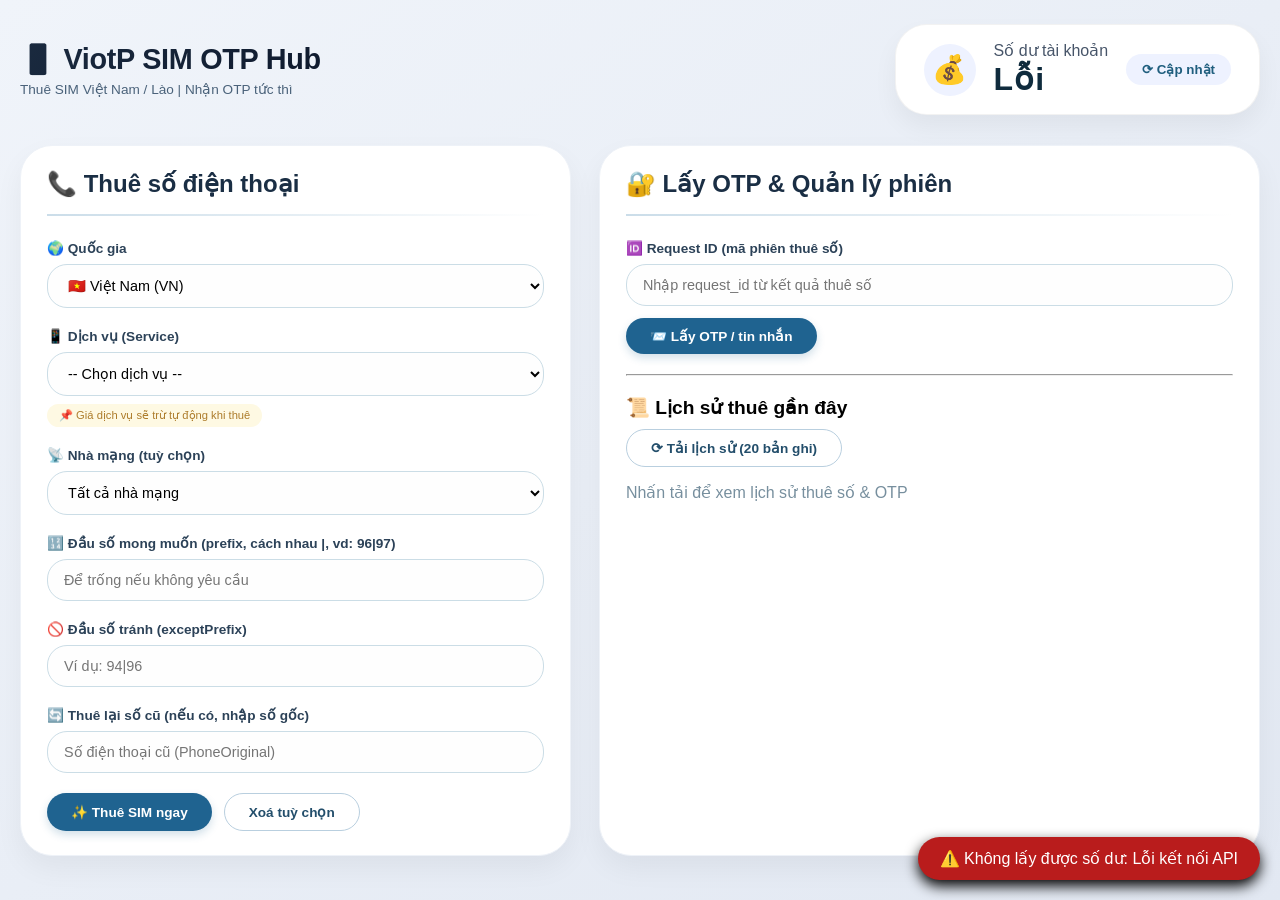
==== index.html @ cdb66632 "Create index.html" ====
<!DOCTYPE html>
<html lang="vi">
<head>
    <meta charset="UTF-8">
    <meta name="viewport" content="width=device-width, initial-scale=1.0, user-scalable=yes">
    <title>ViotP - Thuê SIM & OTP Manager</title>
    <style>
        * {
            margin: 0;
            padding: 0;
            box-sizing: border-box;
            font-family: 'Segoe UI', Roboto, 'Helvetica Neue', sans-serif;
        }

        body {
            background: linear-gradient(145deg, #f0f4fa 0%, #e2e8f2 100%);
            padding: 24px 20px;
            min-height: 100vh;
        }

        .container {
            max-width: 1400px;
            margin: 0 auto;
        }

        /* header + balance card */
        .header {
            display: flex;
            flex-wrap: wrap;
            justify-content: space-between;
            align-items: center;
            gap: 20px;
            margin-bottom: 30px;
        }

        .title h1 {
            font-size: 1.8rem;
            font-weight: 700;
            background: linear-gradient(135deg, #1A2A3F, #0f1a2e);
            -webkit-background-clip: text;
            background-clip: text;
            color: transparent;
            letter-spacing: -0.3px;
        }

        .title p {
            color: #4a627a;
            font-size: 0.85rem;
            margin-top: 5px;
        }

        .balance-card {
            background: white;
            border-radius: 32px;
            padding: 16px 28px;
            box-shadow: 0 12px 25px rgba(0, 0, 0, 0.05);
            display: flex;
            align-items: center;
            gap: 18px;
            backdrop-filter: blur(2px);
            transition: all 0.2s;
            border: 1px solid rgba(0,0,0,0.05);
        }

        .balance-icon {
            background: #eef2ff;
            border-radius: 60px;
            width: 52px;
            height: 52px;
            display: flex;
            align-items: center;
            justify-content: center;
            font-size: 28px;
        }

        .balance-info h3 {
            font-size: 1rem;
            font-weight: 500;
            color: #475569;
        }

        .balance-amount {
            font-size: 2rem;
            font-weight: 800;
            color: #0f2b3d;
            letter-spacing: 1px;
        }

        .balance-amount small {
            font-size: 0.9rem;
            font-weight: 500;
            color: #3b6e8b;
        }

        .refresh-balance {
            background: #eef2ff;
            border: none;
            padding: 8px 16px;
            border-radius: 40px;
            cursor: pointer;
            font-weight: 600;
            color: #1f5e7e;
            transition: 0.2s;
        }

        .refresh-balance:hover {
            background: #d9e2f5;
        }

        /* main grid */
        .grid-2col {
            display: grid;
            grid-template-columns: 1fr 1.2fr;
            gap: 28px;
        }

        @media (max-width: 880px) {
            .grid-2col {
                grid-template-columns: 1fr;
                gap: 28px;
            }
        }

        /* card style */
        .card {
            background: white;
            border-radius: 32px;
            box-shadow: 0 12px 28px rgba(0, 0, 0, 0.05);
            padding: 24px 26px;
            transition: all 0.2s;
            border: 1px solid #eef2f8;
        }

        .card h2 {
            font-size: 1.5rem;
            font-weight: 600;
            color: #1a2e44;
            margin-bottom: 12px;
            display: flex;
            align-items: center;
            gap: 10px;
        }

        .card h2 i {
            font-size: 1.6rem;
        }

        .divider {
            height: 2px;
            background: linear-gradient(90deg, #cbdde9, transparent);
            margin: 16px 0 24px 0;
        }

        /* form */
        .form-group {
            margin-bottom: 20px;
        }

        label {
            font-weight: 600;
            color: #2c4258;
            display: block;
            margin-bottom: 8px;
            font-size: 0.85rem;
        }

        select, input {
            width: 100%;
            padding: 12px 16px;
            border-radius: 20px;
            border: 1px solid #cbdde6;
            background: #fefefe;
            font-size: 0.9rem;
            transition: 0.2s;
            outline: none;
        }

        select:focus, input:focus {
            border-color: #3f8db3;
            box-shadow: 0 0 0 3px rgba(63,141,179,0.1);
        }

        .button-group {
            display: flex;
            gap: 12px;
            flex-wrap: wrap;
            margin-top: 12px;
        }

        .btn {
            padding: 10px 24px;
            border-radius: 40px;
            font-weight: 700;
            border: none;
            cursor: pointer;
            background: #f1f5f9;
            color: #234e6b;
            transition: 0.2s;
            font-size: 0.85rem;
        }

        .btn-primary {
            background: #1f6390;
            color: white;
            box-shadow: 0 4px 8px rgba(31,99,144,0.2);
        }

        .btn-primary:hover {
            background: #0b4f74;
            transform: translateY(-1px);
        }

        .btn-outline {
            border: 1px solid #b9cfdf;
            background: white;
        }

        .btn-outline:hover {
            background: #eef4fc;
        }

        .warning-tag {
            background: #fef9e3;
            font-size: 0.7rem;
            border-radius: 30px;
            padding: 5px 12px;
            color: #ad7c2b;
            display: inline-block;
            margin-top: 8px;
        }

        .info-box {
            background: #f8fafd;
            border-radius: 24px;
            padding: 18px;
            margin-top: 20px;
            border-left: 4px solid #2f8eb3;
        }

        .otp-result {
            background: #f1f6fe;
            border-radius: 24px;
            padding: 18px;
            margin-top: 18px;
            word-break: break-word;
        }

        .code-highlight {
            background: #162b3a;
            color: #c1f2ff;
            font-family: monospace;
            font-size: 1.6rem;
            padding: 10px 20px;
            border-radius: 40px;
            display: inline-block;
            letter-spacing: 2px;
        }

        .loading {
            opacity: 0.6;
            pointer-events: none;
        }

        .message-toast {
            position: fixed;
            bottom: 20px;
            right: 20px;
            background: #1f2f3c;
            color: white;
            padding: 12px 22px;
            border-radius: 50px;
            font-weight: 500;
            z-index: 1000;
            box-shadow: 0 6px 14px black;
            transition: 0.2s;
        }

        .history-list {
            max-height: 340px;
            overflow-y: auto;
        }

        .history-item {
            background: #f9fbfe;
            border-radius: 20px;
            padding: 12px;
            margin-bottom: 12px;
            border: 1px solid #e9edf2;
        }
    </style>
</head>
<body>
<div class="container">
    <div class="header">
        <div class="title">
            <h1>📱 ViotP SIM OTP Hub</h1>
            <p>Thuê SIM Việt Nam / Lào | Nhận OTP tức thì</p>
        </div>
        <div class="balance-card" id="balanceCard">
            <div class="balance-icon">💰</div>
            <div class="balance-info">
                <h3>Số dư tài khoản</h3>
                <div class="balance-amount" id="balanceAmount">--- <small>đ</small></div>
            </div>
            <button class="refresh-balance" id="refreshBalanceBtn">⟳ Cập nhật</button>
        </div>
    </div>

    <div class="grid-2col">
        <!-- LEFT PANEL: THUÊ SIM -->
        <div class="card">
            <h2>📞 Thuê số điện thoại</h2>
            <div class="divider"></div>
            <div class="form-group">
                <label>🌍 Quốc gia</label>
                <select id="countrySelect">
                    <option value="vn">🇻🇳 Việt Nam (VN)</option>
                    <option value="la">🇱🇦 Lào (LA)</option>
                </select>
            </div>
            <div class="form-group">
                <label>📱 Dịch vụ (Service)</label>
                <select id="serviceSelect">
                    <option value="">-- Chọn dịch vụ --</option>
                </select>
                <div class="warning-tag">📌 Giá dịch vụ sẽ trừ tự động khi thuê</div>
            </div>
            <div class="form-group">
                <label>📡 Nhà mạng (tuỳ chọn)</label>
                <select id="networkSelect">
                    <option value="">Tất cả nhà mạng</option>
                </select>
            </div>
            <div class="form-group">
                <label>🔢 Đầu số mong muốn (prefix, cách nhau |, vd: 96|97)</label>
                <input type="text" id="prefixInput" placeholder="Để trống nếu không yêu cầu" autocomplete="off">
            </div>
            <div class="form-group">
                <label>🚫 Đầu số tránh (exceptPrefix)</label>
                <input type="text" id="exceptPrefixInput" placeholder="Ví dụ: 94|96">
            </div>
            <div class="form-group">
                <label>🔄 Thuê lại số cũ (nếu có, nhập số gốc)</label>
                <input type="text" id="renterNumber" placeholder="Số điện thoại cũ (PhoneOriginal)">
            </div>
            <div class="button-group">
                <button class="btn btn-primary" id="rentPhoneBtn">✨ Thuê SIM ngay</button>
                <button class="btn btn-outline" id="clearRentFormBtn">Xoá tuỳ chọn</button>
            </div>
            <div id="rentResultArea" class="info-box" style="display: none;">
                <strong>📲 SIM đã thuê:</strong>
                <div id="rentDetail"></div>
            </div>
        </div>

        <!-- RIGHT PANEL: OTP & TRẠNG THÁI -->
        <div class="card">
            <h2>🔐 Lấy OTP & Quản lý phiên</h2>
            <div class="divider"></div>
            <div class="form-group">
                <label>🆔 Request ID (mã phiên thuê số)</label>
                <input type="text" id="requestIdInput" placeholder="Nhập request_id từ kết quả thuê số">
                <div class="button-group" style="margin-top: 12px;">
                    <button class="btn btn-primary" id="fetchOtpBtn">📨 Lấy OTP / tin nhắn</button>
                </div>
            </div>
            <div id="otpDisplayArea" class="otp-result" style="display: none;">
                <div id="otpContent"></div>
            </div>
            <hr style="margin: 20px 0;">
            <h3 style="font-size: 1.2rem;">📜 Lịch sử thuê gần đây</h3>
            <button class="btn btn-outline" id="loadHistoryBtn" style="margin: 10px 0 16px;">⟳ Tải lịch sử (20 bản ghi)</button>
            <div id="historyList" class="history-list">
                <div style="color: #778f9e;">Nhấn tải để xem lịch sử thuê số & OTP</div>
            </div>
        </div>
    </div>
</div>

<script>
    // ---------- CONFIG ----------
    const API_TOKEN = "4b8282308d0b46b3b757f6164fa360df";
    const BASE_URL = "https://api.viotp.com";

    // global state
    let currentRentData = null;      // lưu request_id, phone, re_phone ...
    let servicesCache = { vn: [], la: [] };
    let networksMap = { 
        vn: ["MOBIFONE","VINAPHONE","VIETTEL","VIETNAMOBILE","ITELECOM","WINTEL"],
        la: ["UNITEL","ETL","BEELINE","LAOTEL"]
    };

    // Helper fetch JSON
    async function apiCall(url) {
        try {
            const resp = await fetch(url);
            const json = await resp.json();
            return json;
        } catch(e) {
            console.error(e);
            return { status_code: -1, message: "Lỗi kết nối API" };
        }
    }

    // 0. Tra cứu số dư
    async function fetchBalance(showToast = true) {
        const url = `${BASE_URL}/users/balance?token=${API_TOKEN}`;
        const data = await apiCall(url);
        if(data.status_code === 200 && data.success) {
            const bal = data.data?.balance || 0;
            document.getElementById("balanceAmount").innerHTML = bal.toLocaleString('vi-VN') + " <small>đ</small>";
            if(showToast) showMessage("✅ Cập nhật số dư thành công!", "#1f6390");
            return bal;
        } else {
            document.getElementById("balanceAmount").innerHTML = "Lỗi";
            showMessage("⚠️ Không lấy được số dư: " + (data.message || "Lỗi xác thực"), "#b91c1c");
            return null;
        }
    }

    // 2. Lấy danh sách dịch vụ theo quốc gia (cache)
    async function loadServices(country) {
        const param = country === 'la' ? '&country=la' : '';
        const url = `${BASE_URL}/service/getv2?token=${API_TOKEN}${param}`;
        const data = await apiCall(url);
        if(data.status_code === 200 && Array.isArray(data.data)) {
            servicesCache[country] = data.data;
            return data.data;
        } else {
            console.warn("Không load được service", data);
            return [];
        }
    }

    // render service dropdown theo quốc gia hiện tại
    async function renderServiceDropdown() {
        const country = document.getElementById("countrySelect").value;
        let services = servicesCache[country];
        if(!services || services.length === 0) {
            services = await loadServices(country);
        }
        const selectEl = document.getElementById("serviceSelect");
        selectEl.innerHTML = '<option value="">-- Chọn dịch vụ --</option>';
        if(services && services.length) {
            services.forEach(svc => {
                const priceText = svc.price ? ` (${svc.price}đ)` : '';
                selectEl.innerHTML += `<option value="${svc.id}">${svc.name}${priceText}</option>`;
            });
        } else {
            selectEl.innerHTML += '<option disabled>Không có dịch vụ</option>';
        }
        // Cập nhật network dropdown dựa trên quốc gia
        updateNetworkDropdown(country);
    }

    function updateNetworkDropdown(country) {
        const netSelect = document.getElementById("networkSelect");
        let nets = networksMap[country] || [];
        netSelect.innerHTML = '<option value="">Tất cả nhà mạng</option>';
        nets.forEach(net => {
            netSelect.innerHTML += `<option value="${net}">${net}</option>`;
        });
    }

    // 3. Yêu cầu thuê SIM
    async function rentPhone() {
        const country = document.getElementById("countrySelect").value;
        const serviceId = document.getElementById("serviceSelect").value;
        if(!serviceId) {
            showMessage("❌ Vui lòng chọn dịch vụ!", "#b91c1c");
            return;
        }

        let url = `${BASE_URL}/request/getv2?token=${API_TOKEN}&serviceId=${serviceId}`;
        if(country === 'la') url += `&country=la`;
        
        // network
        const network = document.getElementById("networkSelect").value;
        if(network) url += `&network=${network}`;
        
        const prefix = document.getElementById("prefixInput").value.trim();
        if(prefix) url += `&prefix=${encodeURIComponent(prefix)}`;
        
        const exceptPrefix = document.getElementById("exceptPrefixInput").value.trim();
        if(exceptPrefix) url += `&exceptPrefix=${encodeURIComponent(exceptPrefix)}`;
        
        const reNumber = document.getElementById("renterNumber").value.trim();
        if(reNumber) url += `&number=${encodeURIComponent(reNumber)}`;
        
        // disable button hiệu ứng
        const rentBtn = document.getElementById("rentPhoneBtn");
        rentBtn.disabled = true;
        rentBtn.textContent = "⏳ Đang thuê...";
        
        const result = await apiCall(url);
        rentBtn.disabled = false;
        rentBtn.textContent = "✨ Thuê SIM ngay";
        
        if(result.status_code === 200 && result.success && result.data) {
            const d = result.data;
            currentRentData = {
                request_id: d.request_id,
                phone_number: d.phone_number,
                re_phone_number: d.re_phone_number,
                countryISO: d.countryISO,
                countryCode: d.countryCode
            };
            // Hiển thị thông tin
            const rentDiv = document.getElementById("rentResultArea");
            rentDiv.style.display = "block";
            document.getElementById("rentDetail").innerHTML = `
                <div>📞 Số: <strong>${d.phone_number}</strong> (${d.countryISO})</div>
                <div>🆔 Request ID: <code style="background:#eef;padding:4px 8px;border-radius:12px;">${d.request_id}</code></div>
                <div>🔄 Mã thuê lại: ${d.re_phone_number || '---'}</div>
                <div>💰 Số dư còn lại: ${(d.balance || 0).toLocaleString()}đ</div>
                <div class="warning-tag" style="margin-top:10px;">✅ Sao chép Request ID để lấy OTP bên cạnh</div>
            `;
            document.getElementById("requestIdInput").value = d.request_id;
            await fetchBalance(false);
            showMessage(`Thuê số thành công: ${d.phone_number}`, "#198754");
            // tự động gợi ý lấy otp
        } else {
            let errMsg = result.message || "Lỗi không xác định";
            if(result.status_code === -2) errMsg = "❌ Số dư không đủ, vui lòng nạp thêm!";
            else if(result.status_code === -3) errMsg = "⚠️ Kho số tạm hết, thử lại sau.";
            else if(result.status_code === 429) errMsg = "📛 Limit vượt quá số chờ tin nhắn.";
            showMessage(errMsg, "#b91c1c");
            document.getElementById("rentResultArea").style.display = "none";
        }
    }

    // 4. Lấy OTP (session)
    async function fetchOTP() {
        let requestId = document.getElementById("requestIdInput").value.trim();
        if(!requestId) {
            showMessage("🔍 Nhập request_id từ phiên thuê số!", "#b91c1c");
            return;
        }
        const url = `${BASE_URL}/session/getv2?requestId=${requestId}&token=${API_TOKEN}`;
        const otpBtn = document.getElementById("fetchOtpBtn");
        otpBtn.disabled = true;
        otpBtn.textContent = "Đang kiểm tra...";
        const res = await apiCall(url);
        otpBtn.disabled = false;
        otpBtn.textContent = "📨 Lấy OTP / tin nhắn";
        
        if(res.status_code === 200 && res.success && res.data) {
            const data = res.data;
            let smsContentHtml = "";
            let codeHtml = "";
            let isSound = data.IsSound === true || data.IsSound === "true";
            if(data.SmsContent) {
                if(isSound) {
                    smsContentHtml = `<div>🎧 Audio OTP: <a href="${data.SmsContent}" target="_blank" style="color:#1f6390;">Nghe file .wav</a></div>`;
                } else {
                    smsContentHtml = `<div>📝 Nội dung: ${data.SmsContent}</div>`;
                }
            }
            if(data.Code) {
                codeHtml = `<div class="code-highlight" style="margin: 10px 0;">🔑 Mã OTP: ${data.Code}</div>`;
            } else {
                codeHtml = `<div>⚠️ Chưa nhận được mã, vui lòng đợi hoặc thử lại sau.</div>`;
            }
            const displayDiv = document.getElementById("otpDisplayArea");
            displayDiv.style.display = "block";
            document.getElementById("otpContent").innerHTML = `
                <div><strong>📱 Số: ${data.Phone || "---"}</strong> (${data.CountryISO || "VN"})</div>
                <div>🆔 Dịch vụ: ${data.ServiceName || "---"}</div>
                ${codeHtml}
                ${smsContentHtml}
                <div>⏱️ Thời gian: ${data.CreatedTime || "---"}</div>
                <div>🔁 PhoneOriginal: ${data.PhoneOriginal || "---"}</div>
            `;
            if(data.Status === 0) {
                showMessage("⏳ Đang chờ tin nhắn, hãy thử lại sau 20-30 giây", "#e68a2e");
            } else if(data.Status === 1) {
                showMessage("✅ Đã nhận OTP thành công!", "#198754");
            }
        } else if(res.status_code === -2) {
            showMessage("❌ Mã phiên không đúng hoặc hết hạn", "#b91c1c");
            document.getElementById("otpDisplayArea").style.display = "none";
        } else {
            let err = res.message || "Không tìm thấy OTP hoặc session chưa có tin nhắn";
            showMessage(`⚠️ ${err}`, "#b91c1c");
        }
    }

    // 5. Lịch sử thuê số (mặc định limit 20)
    async function loadHistory() {
        const url = `${BASE_URL}/session/historyv2?token=${API_TOKEN}&limit=20`;
        const historyDiv = document.getElementById("historyList");
        historyDiv.innerHTML = "<div>⏳ Đang tải...</div>";
        const res = await apiCall(url);
        if(res.status_code === 200 && Array.isArray(res.data)) {
            if(res.data.length === 0) {
                historyDiv.innerHTML = "<div>📭 Chưa có lịch sử thuê số nào.</div>";
                return;
            }
            let html = "";
            res.data.slice(0, 20).forEach(item => {
                const statusText = item.Status === 1 ? "✅ Hoàn thành" : (item.Status === 0 ? "⏳ Đợi OTP" : "⏰ Hết hạn");
                const soundIcon = item.IsSound === "true" || item.IsSound === true ? "🎧" : "✉️";
                let codePreview = item.Code ? `Mã: ${item.Code}` : "Chưa có mã";
                html += `
                    <div class="history-item">
                        <div><strong>${item.ServiceName || "Dịch vụ"}</strong> | ${item.Phone} (${item.CountryISO || "VN"})</div>
                        <div>${statusText} | ${soundIcon} ${codePreview}</div>
                        <div style="font-size:12px; color:#657c92;">${item.CreatedTime || ""}</div>
                        ${item.PhoneOriginal ? `<div style="font-size:11px;">🔄 Thuê lại: ${item.PhoneOriginal}</div>` : ""}
                    </div>
                `;
            });
            historyDiv.innerHTML = html;
        } else {
            historyDiv.innerHTML = `<div>⚠️ Không thể tải lịch sử: ${res.message || "lỗi"}</div>`;
        }
    }

    //  (tự động load services lúc đầu)
    async function init() {
        await fetchBalance(true);
        await loadServices('vn');
        await loadServices('la');
        await renderServiceDropdown();
        // Event listeners
        document.getElementById("refreshBalanceBtn").addEventListener("click", () => fetchBalance(true));
        document.getElementById("rentPhoneBtn").addEventListener("click", rentPhone);
        document.getElementById("fetchOtpBtn").addEventListener("click", fetchOTP);
        document.getElementById("loadHistoryBtn").addEventListener("click", loadHistory);
        document.getElementById("clearRentFormBtn").addEventListener("click", () => {
            document.getElementById("prefixInput").value = "";
            document.getElementById("exceptPrefixInput").value = "";
            document.getElementById("renterNumber").value = "";
            document.getElementById("networkSelect").value = "";
            showMessage("Đã xoá các tuỳ chọn lọc", "#3a6b8c");
        });
        document.getElementById("countrySelect").addEventListener("change", async () => {
            await renderServiceDropdown();
            // reset hiển thị thuê
            document.getElementById("rentResultArea").style.display = "none";
            document.getElementById("otpDisplayArea").style.display = "none";
        });
        // nếu muốn khi click vào lịch sử có thể tự điền request? optional nhẹ
    }

    function showMessage(msg, bgColor = "#1f2f3c") {
        const toast = document.createElement("div");
        toast.className = "message-toast";
        toast.style.backgroundColor = bgColor;
        toast.innerText = msg;
        document.body.appendChild(toast);
        setTimeout(() => {
            toast.style.opacity = "0";
            setTimeout(() => toast.remove(), 400);
        }, 3000);
    }

    init();
</script>
</body>
</html>
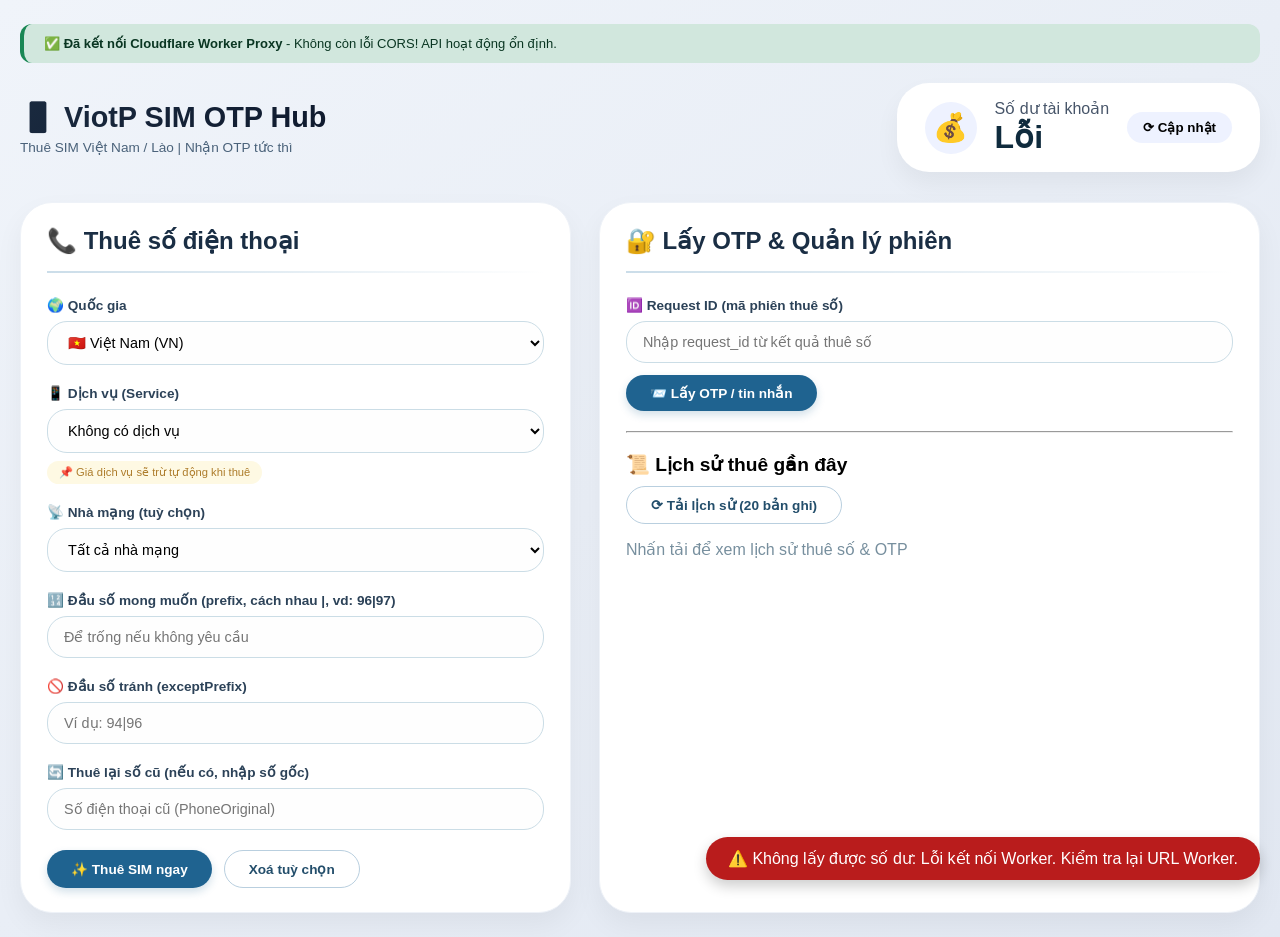
==== commit 72e1a98a: "Update index.html" ====
--- a/index.html
+++ b/index.html
@@ -2,14 +2,14 @@
 <html lang="vi">
 <head>
     <meta charset="UTF-8">
-    <meta name="viewport" content="width=device-width, initial-scale=1.0, user-scalable=yes">
+    <meta name="viewport" content="width=device-width, initial-scale=1.0">
     <title>ViotP - Thuê SIM & OTP Manager</title>
     <style>
         * {
             margin: 0;
             padding: 0;
             box-sizing: border-box;
-            font-family: 'Segoe UI', Roboto, 'Helvetica Neue', sans-serif;
+            font-family: 'Segoe UI', Roboto, sans-serif;
         }
 
         body {
@@ -23,7 +23,16 @@
             margin: 0 auto;
         }
 
-        /* header + balance card */
+        .success-badge {
+            background: #d1e7dd;
+            border-left: 4px solid #198754;
+            padding: 12px 20px;
+            border-radius: 12px;
+            margin-bottom: 20px;
+            font-size: 13px;
+            color: #0a3622;
+        }
+
         .header {
             display: flex;
             flex-wrap: wrap;
@@ -40,7 +49,6 @@
             -webkit-background-clip: text;
             background-clip: text;
             color: transparent;
-            letter-spacing: -0.3px;
         }
 
         .title p {
@@ -57,9 +65,6 @@
             display: flex;
             align-items: center;
             gap: 18px;
-            backdrop-filter: blur(2px);
-            transition: all 0.2s;
-            border: 1px solid rgba(0,0,0,0.05);
         }
 
         .balance-icon {
@@ -83,7 +88,6 @@
             font-size: 2rem;
             font-weight: 800;
             color: #0f2b3d;
-            letter-spacing: 1px;
         }
 
         .balance-amount small {
@@ -99,7 +103,6 @@
             border-radius: 40px;
             cursor: pointer;
             font-weight: 600;
-            color: #1f5e7e;
             transition: 0.2s;
         }
 
@@ -107,7 +110,6 @@
             background: #d9e2f5;
         }
 
-        /* main grid */
         .grid-2col {
             display: grid;
             grid-template-columns: 1fr 1.2fr;
@@ -117,17 +119,14 @@
         @media (max-width: 880px) {
             .grid-2col {
                 grid-template-columns: 1fr;
-                gap: 28px;
             }
         }
 
-        /* card style */
         .card {
             background: white;
             border-radius: 32px;
             box-shadow: 0 12px 28px rgba(0, 0, 0, 0.05);
             padding: 24px 26px;
-            transition: all 0.2s;
             border: 1px solid #eef2f8;
         }
 
@@ -141,17 +140,12 @@
             gap: 10px;
         }
 
-        .card h2 i {
-            font-size: 1.6rem;
-        }
-
         .divider {
             height: 2px;
             background: linear-gradient(90deg, #cbdde9, transparent);
             margin: 16px 0 24px 0;
         }
 
-        /* form */
         .form-group {
             margin-bottom: 20px;
         }
@@ -256,11 +250,6 @@
             letter-spacing: 2px;
         }
 
-        .loading {
-            opacity: 0.6;
-            pointer-events: none;
-        }
-
         .message-toast {
             position: fixed;
             bottom: 20px;
@@ -271,8 +260,19 @@
             border-radius: 50px;
             font-weight: 500;
             z-index: 1000;
-            box-shadow: 0 6px 14px black;
-            transition: 0.2s;
+            box-shadow: 0 6px 14px rgba(0,0,0,0.2);
+            animation: slideIn 0.3s ease;
+        }
+
+        @keyframes slideIn {
+            from {
+                transform: translateX(100%);
+                opacity: 0;
+            }
+            to {
+                transform: translateX(0);
+                opacity: 1;
+            }
         }
 
         .history-list {
@@ -286,11 +286,25 @@
             padding: 12px;
             margin-bottom: 12px;
             border: 1px solid #e9edf2;
+            transition: 0.2s;
+        }
+
+        .history-item:hover {
+            background: #f0f5fa;
+        }
+
+        .loading {
+            opacity: 0.6;
+            pointer-events: none;
         }
     </style>
 </head>
 <body>
 <div class="container">
+    <div class="success-badge">
+        ✅ <strong>Đã kết nối Cloudflare Worker Proxy</strong> - Không còn lỗi CORS! API hoạt động ổn định.
+    </div>
+
     <div class="header">
         <div class="title">
             <h1>📱 ViotP SIM OTP Hub</h1>
@@ -307,7 +321,6 @@
     </div>
 
     <div class="grid-2col">
-        <!-- LEFT PANEL: THUÊ SIM -->
         <div class="card">
             <h2>📞 Thuê số điện thoại</h2>
             <div class="divider"></div>
@@ -321,7 +334,7 @@
             <div class="form-group">
                 <label>📱 Dịch vụ (Service)</label>
                 <select id="serviceSelect">
-                    <option value="">-- Chọn dịch vụ --</option>
+                    <option value="">-- Đang tải dịch vụ --</option>
                 </select>
                 <div class="warning-tag">📌 Giá dịch vụ sẽ trừ tự động khi thuê</div>
             </div>
@@ -353,7 +366,6 @@
             </div>
         </div>
 
-        <!-- RIGHT PANEL: OTP & TRẠNG THÁI -->
         <div class="card">
             <h2>🔐 Lấy OTP & Quản lý phiên</h2>
             <div class="divider"></div>
@@ -378,27 +390,23 @@
 </div>
 
 <script>
-    // ---------- CONFIG ----------
+    // ========== CẤU HÌNH ==========
     const API_TOKEN = "4b8282308d0b46b3b757f6164fa360df";
     const BASE_URL = "https://api.viotp.com";
-
-    // global state
-    let currentRentData = null;      // lưu request_id, phone, re_phone ...
-    let servicesCache = { vn: [], la: [] };
-    let networksMap = { 
-        vn: ["MOBIFONE","VINAPHONE","VIETTEL","VIETNAMOBILE","ITELECOM","WINTEL"],
-        la: ["UNITEL","ETL","BEELINE","LAOTEL"]
-    };
-
-    // Helper fetch JSON
-    async function apiCall(url) {
+    
+    // 👇 THAY URL NÀY BẰNG WORKER CỦA BẠN
+    const WORKER_URL = "https://workers.contact-temp-otp.workers.dev/";
+    
+    // Hàm gọi API qua Worker (KHÔNG CÒN LỖI CORS)
+    async function apiCall(endpointUrl) {
+        const proxyUrl = `${WORKER_URL}?url=${encodeURIComponent(endpointUrl)}`;
         try {
-            const resp = await fetch(url);
+            const resp = await fetch(proxyUrl);
             const json = await resp.json();
             return json;
         } catch(e) {
-            console.error(e);
-            return { status_code: -1, message: "Lỗi kết nối API" };
+            console.error("API Error:", e);
+            return { status_code: -1, message: "Lỗi kết nối Worker. Kiểm tra lại URL Worker." };
         }
     }
 
@@ -409,7 +417,7 @@
         if(data.status_code === 200 && data.success) {
             const bal = data.data?.balance || 0;
             document.getElementById("balanceAmount").innerHTML = bal.toLocaleString('vi-VN') + " <small>đ</small>";
-            if(showToast) showMessage("✅ Cập nhật số dư thành công!", "#1f6390");
+            if(showToast) showMessage("✅ Cập nhật số dư thành công!", "#198754");
             return bal;
         } else {
             document.getElementById("balanceAmount").innerHTML = "Lỗi";
@@ -418,42 +426,39 @@
         }
     }
 
-    // 2. Lấy danh sách dịch vụ theo quốc gia (cache)
+    // 2. Lấy danh sách dịch vụ
     async function loadServices(country) {
         const param = country === 'la' ? '&country=la' : '';
         const url = `${BASE_URL}/service/getv2?token=${API_TOKEN}${param}`;
         const data = await apiCall(url);
         if(data.status_code === 200 && Array.isArray(data.data)) {
-            servicesCache[country] = data.data;
             return data.data;
-        } else {
-            console.warn("Không load được service", data);
-            return [];
-        }
-    }
-
-    // render service dropdown theo quốc gia hiện tại
+        }
+        return [];
+    }
+
+    // Render service dropdown
     async function renderServiceDropdown() {
         const country = document.getElementById("countrySelect").value;
-        let services = servicesCache[country];
-        if(!services || services.length === 0) {
-            services = await loadServices(country);
-        }
+        const services = await loadServices(country);
         const selectEl = document.getElementById("serviceSelect");
-        selectEl.innerHTML = '<option value="">-- Chọn dịch vụ --</option>';
-        if(services && services.length) {
+        if(services && services.length > 0) {
+            selectEl.innerHTML = '<option value="">-- Chọn dịch vụ --</option>';
             services.forEach(svc => {
                 const priceText = svc.price ? ` (${svc.price}đ)` : '';
                 selectEl.innerHTML += `<option value="${svc.id}">${svc.name}${priceText}</option>`;
             });
         } else {
-            selectEl.innerHTML += '<option disabled>Không có dịch vụ</option>';
-        }
-        // Cập nhật network dropdown dựa trên quốc gia
+            selectEl.innerHTML = '<option value="">Không có dịch vụ</option>';
+        }
         updateNetworkDropdown(country);
     }
 
     function updateNetworkDropdown(country) {
+        const networksMap = { 
+            vn: ["MOBIFONE","VINAPHONE","VIETTEL","VIETNAMOBILE","ITELECOM","WINTEL"],
+            la: ["UNITEL","ETL","BEELINE","LAOTEL"]
+        };
         const netSelect = document.getElementById("networkSelect");
         let nets = networksMap[country] || [];
         netSelect.innerHTML = '<option value="">Tất cả nhà mạng</option>';
@@ -474,7 +479,6 @@
         let url = `${BASE_URL}/request/getv2?token=${API_TOKEN}&serviceId=${serviceId}`;
         if(country === 'la') url += `&country=la`;
         
-        // network
         const network = document.getElementById("networkSelect").value;
         if(network) url += `&network=${network}`;
         
@@ -487,7 +491,6 @@
         const reNumber = document.getElementById("renterNumber").value.trim();
         if(reNumber) url += `&number=${encodeURIComponent(reNumber)}`;
         
-        // disable button hiệu ứng
         const rentBtn = document.getElementById("rentPhoneBtn");
         rentBtn.disabled = true;
         rentBtn.textContent = "⏳ Đang thuê...";
@@ -498,14 +501,6 @@
         
         if(result.status_code === 200 && result.success && result.data) {
             const d = result.data;
-            currentRentData = {
-                request_id: d.request_id,
-                phone_number: d.phone_number,
-                re_phone_number: d.re_phone_number,
-                countryISO: d.countryISO,
-                countryCode: d.countryCode
-            };
-            // Hiển thị thông tin
             const rentDiv = document.getElementById("rentResultArea");
             rentDiv.style.display = "block";
             document.getElementById("rentDetail").innerHTML = `
@@ -518,7 +513,6 @@
             document.getElementById("requestIdInput").value = d.request_id;
             await fetchBalance(false);
             showMessage(`Thuê số thành công: ${d.phone_number}`, "#198754");
-            // tự động gợi ý lấy otp
         } else {
             let errMsg = result.message || "Lỗi không xác định";
             if(result.status_code === -2) errMsg = "❌ Số dư không đủ, vui lòng nạp thêm!";
@@ -529,7 +523,7 @@
         }
     }
 
-    // 4. Lấy OTP (session)
+    // 4. Lấy OTP
     async function fetchOTP() {
         let requestId = document.getElementById("requestIdInput").value.trim();
         if(!requestId) {
@@ -547,7 +541,6 @@
         if(res.status_code === 200 && res.success && res.data) {
             const data = res.data;
             let smsContentHtml = "";
-            let codeHtml = "";
             let isSound = data.IsSound === true || data.IsSound === "true";
             if(data.SmsContent) {
                 if(isSound) {
@@ -556,11 +549,8 @@
                     smsContentHtml = `<div>📝 Nội dung: ${data.SmsContent}</div>`;
                 }
             }
-            if(data.Code) {
-                codeHtml = `<div class="code-highlight" style="margin: 10px 0;">🔑 Mã OTP: ${data.Code}</div>`;
-            } else {
-                codeHtml = `<div>⚠️ Chưa nhận được mã, vui lòng đợi hoặc thử lại sau.</div>`;
-            }
+            const codeHtml = data.Code ? `<div class="code-highlight" style="margin: 10px 0;">🔑 Mã OTP: ${data.Code}</div>` : `<div>⚠️ Chưa nhận được mã, vui lòng đợi hoặc thử lại sau.</div>`;
+            
             const displayDiv = document.getElementById("otpDisplayArea");
             displayDiv.style.display = "block";
             document.getElementById("otpContent").innerHTML = `
@@ -571,21 +561,17 @@
                 <div>⏱️ Thời gian: ${data.CreatedTime || "---"}</div>
                 <div>🔁 PhoneOriginal: ${data.PhoneOriginal || "---"}</div>
             `;
-            if(data.Status === 0) {
+            if(data.Status === 1) {
+                showMessage("✅ Đã nhận OTP thành công!", "#198754");
+            } else if(data.Status === 0) {
                 showMessage("⏳ Đang chờ tin nhắn, hãy thử lại sau 20-30 giây", "#e68a2e");
-            } else if(data.Status === 1) {
-                showMessage("✅ Đã nhận OTP thành công!", "#198754");
             }
-        } else if(res.status_code === -2) {
-            showMessage("❌ Mã phiên không đúng hoặc hết hạn", "#b91c1c");
-            document.getElementById("otpDisplayArea").style.display = "none";
         } else {
-            let err = res.message || "Không tìm thấy OTP hoặc session chưa có tin nhắn";
-            showMessage(`⚠️ ${err}`, "#b91c1c");
-        }
-    }
-
-    // 5. Lịch sử thuê số (mặc định limit 20)
+            showMessage(`⚠️ ${res.message || "Chưa có tin nhắn hoặc session không hợp lệ"}`, "#b91c1c");
+        }
+    }
+
+    // 5. Lịch sử thuê số
     async function loadHistory() {
         const url = `${BASE_URL}/session/historyv2?token=${API_TOKEN}&limit=20`;
         const historyDiv = document.getElementById("historyList");
@@ -599,12 +585,10 @@
             let html = "";
             res.data.slice(0, 20).forEach(item => {
                 const statusText = item.Status === 1 ? "✅ Hoàn thành" : (item.Status === 0 ? "⏳ Đợi OTP" : "⏰ Hết hạn");
-                const soundIcon = item.IsSound === "true" || item.IsSound === true ? "🎧" : "✉️";
-                let codePreview = item.Code ? `Mã: ${item.Code}` : "Chưa có mã";
                 html += `
                     <div class="history-item">
                         <div><strong>${item.ServiceName || "Dịch vụ"}</strong> | ${item.Phone} (${item.CountryISO || "VN"})</div>
-                        <div>${statusText} | ${soundIcon} ${codePreview}</div>
+                        <div>${statusText} | Mã: ${item.Code || "chưa có"}</div>
                         <div style="font-size:12px; color:#657c92;">${item.CreatedTime || ""}</div>
                         ${item.PhoneOriginal ? `<div style="font-size:11px;">🔄 Thuê lại: ${item.PhoneOriginal}</div>` : ""}
                     </div>
@@ -616,13 +600,22 @@
         }
     }
 
-    //  (tự động load services lúc đầu)
+    function showMessage(msg, bgColor = "#1f2f3c") {
+        const toast = document.createElement("div");
+        toast.className = "message-toast";
+        toast.style.backgroundColor = bgColor;
+        toast.innerText = msg;
+        document.body.appendChild(toast);
+        setTimeout(() => {
+            toast.style.opacity = "0";
+            setTimeout(() => toast.remove(), 300);
+        }, 3000);
+    }
+
     async function init() {
         await fetchBalance(true);
-        await loadServices('vn');
-        await loadServices('la');
         await renderServiceDropdown();
-        // Event listeners
+        
         document.getElementById("refreshBalanceBtn").addEventListener("click", () => fetchBalance(true));
         document.getElementById("rentPhoneBtn").addEventListener("click", rentPhone);
         document.getElementById("fetchOtpBtn").addEventListener("click", fetchOTP);
@@ -636,23 +629,9 @@
         });
         document.getElementById("countrySelect").addEventListener("change", async () => {
             await renderServiceDropdown();
-            // reset hiển thị thuê
             document.getElementById("rentResultArea").style.display = "none";
             document.getElementById("otpDisplayArea").style.display = "none";
         });
-        // nếu muốn khi click vào lịch sử có thể tự điền request? optional nhẹ
-    }
-
-    function showMessage(msg, bgColor = "#1f2f3c") {
-        const toast = document.createElement("div");
-        toast.className = "message-toast";
-        toast.style.backgroundColor = bgColor;
-        toast.innerText = msg;
-        document.body.appendChild(toast);
-        setTimeout(() => {
-            toast.style.opacity = "0";
-            setTimeout(() => toast.remove(), 400);
-        }, 3000);
     }
 
     init();
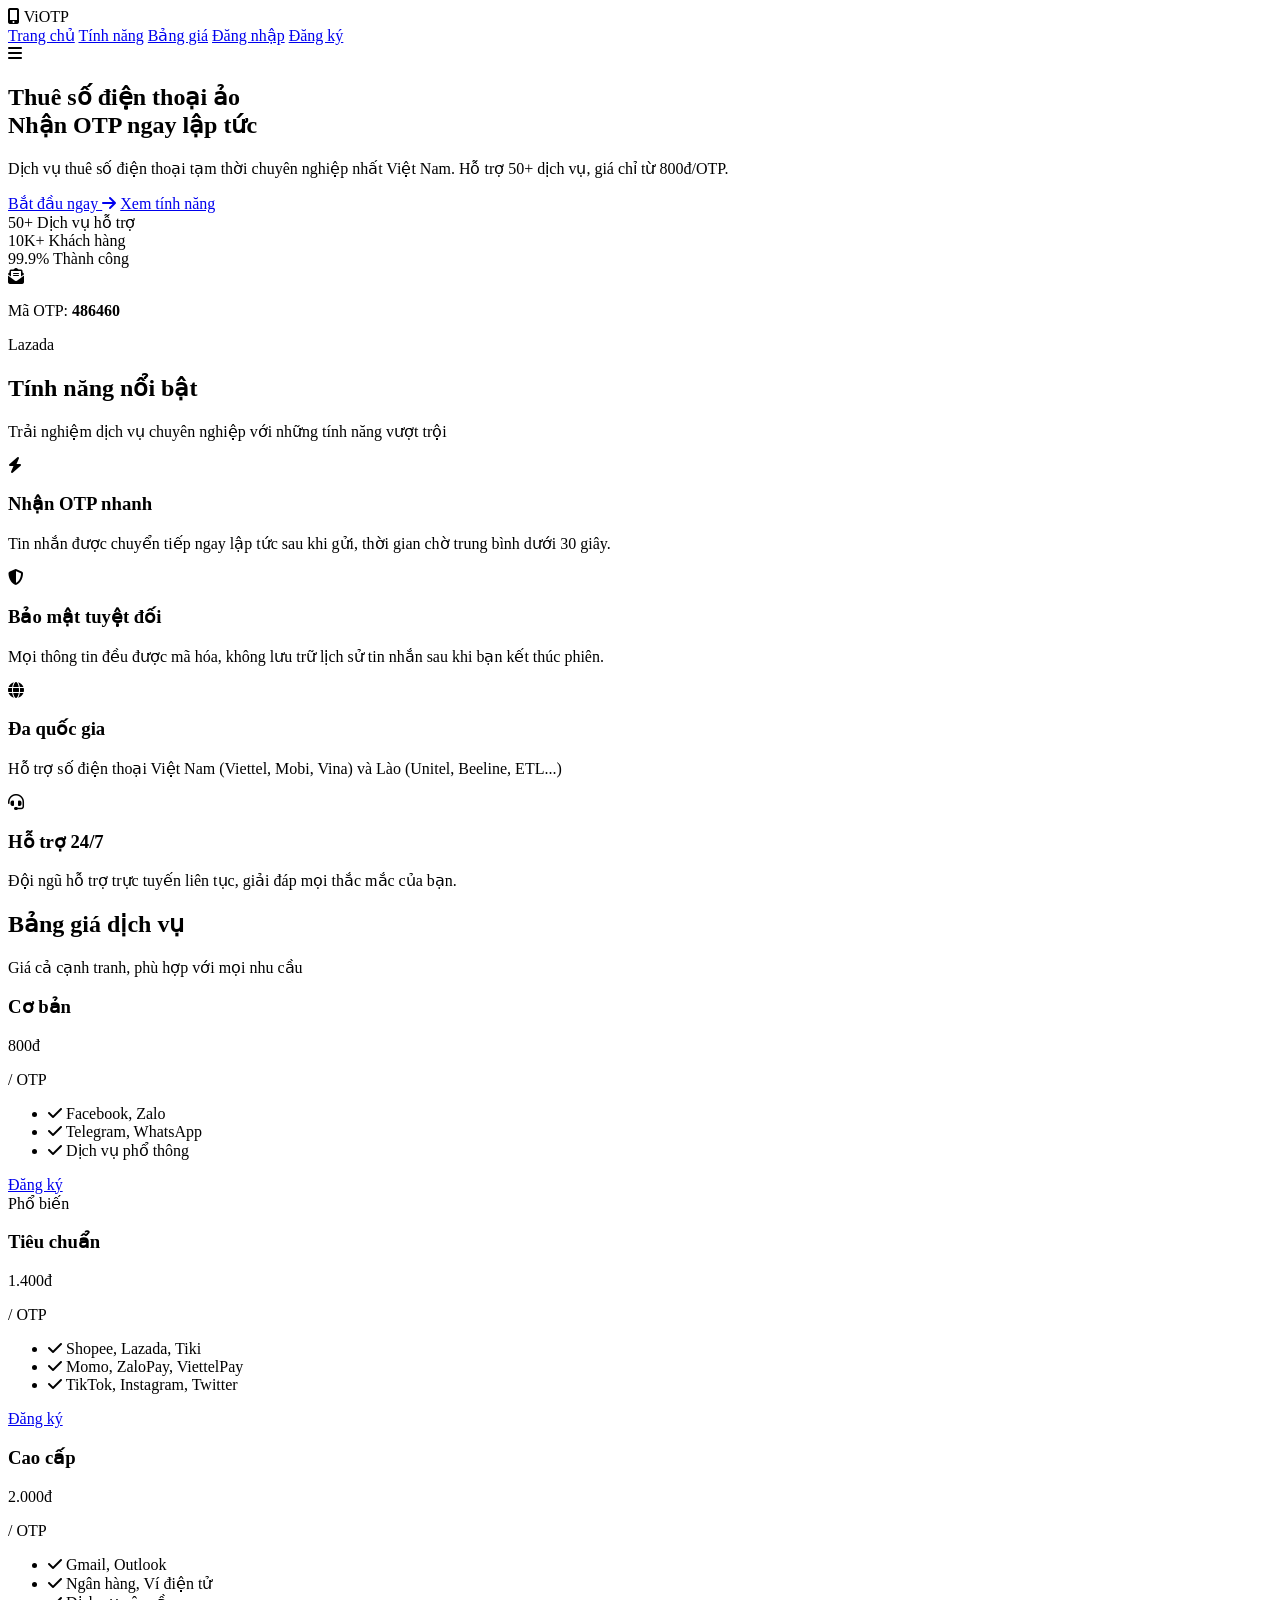
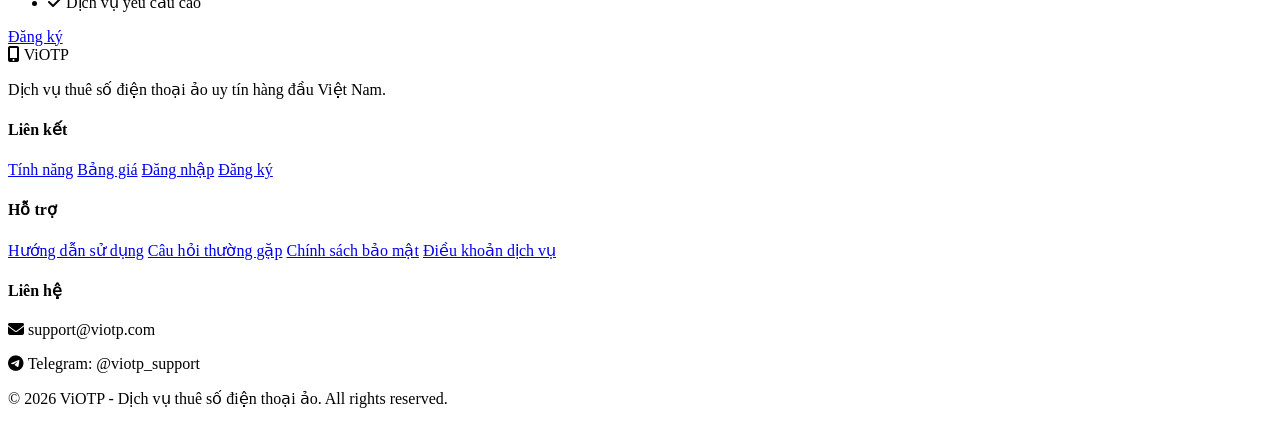
==== commit 1caba6f0: "Update index.html" ====
--- a/index.html
+++ b/index.html
@@ -1,640 +1,201 @@
 <!DOCTYPE html>
 <html lang="vi">
 <head>
-    <meta charset="UTF-8">
-    <meta name="viewport" content="width=device-width, initial-scale=1.0">
-    <title>ViotP - Thuê SIM & OTP Manager</title>
-    <style>
-        * {
-            margin: 0;
-            padding: 0;
-            box-sizing: border-box;
-            font-family: 'Segoe UI', Roboto, sans-serif;
-        }
-
-        body {
-            background: linear-gradient(145deg, #f0f4fa 0%, #e2e8f2 100%);
-            padding: 24px 20px;
-            min-height: 100vh;
-        }
-
-        .container {
-            max-width: 1400px;
-            margin: 0 auto;
-        }
-
-        .success-badge {
-            background: #d1e7dd;
-            border-left: 4px solid #198754;
-            padding: 12px 20px;
-            border-radius: 12px;
-            margin-bottom: 20px;
-            font-size: 13px;
-            color: #0a3622;
-        }
-
-        .header {
-            display: flex;
-            flex-wrap: wrap;
-            justify-content: space-between;
-            align-items: center;
-            gap: 20px;
-            margin-bottom: 30px;
-        }
-
-        .title h1 {
-            font-size: 1.8rem;
-            font-weight: 700;
-            background: linear-gradient(135deg, #1A2A3F, #0f1a2e);
-            -webkit-background-clip: text;
-            background-clip: text;
-            color: transparent;
-        }
-
-        .title p {
-            color: #4a627a;
-            font-size: 0.85rem;
-            margin-top: 5px;
-        }
-
-        .balance-card {
-            background: white;
-            border-radius: 32px;
-            padding: 16px 28px;
-            box-shadow: 0 12px 25px rgba(0, 0, 0, 0.05);
-            display: flex;
-            align-items: center;
-            gap: 18px;
-        }
-
-        .balance-icon {
-            background: #eef2ff;
-            border-radius: 60px;
-            width: 52px;
-            height: 52px;
-            display: flex;
-            align-items: center;
-            justify-content: center;
-            font-size: 28px;
-        }
-
-        .balance-info h3 {
-            font-size: 1rem;
-            font-weight: 500;
-            color: #475569;
-        }
-
-        .balance-amount {
-            font-size: 2rem;
-            font-weight: 800;
-            color: #0f2b3d;
-        }
-
-        .balance-amount small {
-            font-size: 0.9rem;
-            font-weight: 500;
-            color: #3b6e8b;
-        }
-
-        .refresh-balance {
-            background: #eef2ff;
-            border: none;
-            padding: 8px 16px;
-            border-radius: 40px;
-            cursor: pointer;
-            font-weight: 600;
-            transition: 0.2s;
-        }
-
-        .refresh-balance:hover {
-            background: #d9e2f5;
-        }
-
-        .grid-2col {
-            display: grid;
-            grid-template-columns: 1fr 1.2fr;
-            gap: 28px;
-        }
-
-        @media (max-width: 880px) {
-            .grid-2col {
-                grid-template-columns: 1fr;
-            }
-        }
-
-        .card {
-            background: white;
-            border-radius: 32px;
-            box-shadow: 0 12px 28px rgba(0, 0, 0, 0.05);
-            padding: 24px 26px;
-            border: 1px solid #eef2f8;
-        }
-
-        .card h2 {
-            font-size: 1.5rem;
-            font-weight: 600;
-            color: #1a2e44;
-            margin-bottom: 12px;
-            display: flex;
-            align-items: center;
-            gap: 10px;
-        }
-
-        .divider {
-            height: 2px;
-            background: linear-gradient(90deg, #cbdde9, transparent);
-            margin: 16px 0 24px 0;
-        }
-
-        .form-group {
-            margin-bottom: 20px;
-        }
-
-        label {
-            font-weight: 600;
-            color: #2c4258;
-            display: block;
-            margin-bottom: 8px;
-            font-size: 0.85rem;
-        }
-
-        select, input {
-            width: 100%;
-            padding: 12px 16px;
-            border-radius: 20px;
-            border: 1px solid #cbdde6;
-            background: #fefefe;
-            font-size: 0.9rem;
-            transition: 0.2s;
-            outline: none;
-        }
-
-        select:focus, input:focus {
-            border-color: #3f8db3;
-            box-shadow: 0 0 0 3px rgba(63,141,179,0.1);
-        }
-
-        .button-group {
-            display: flex;
-            gap: 12px;
-            flex-wrap: wrap;
-            margin-top: 12px;
-        }
-
-        .btn {
-            padding: 10px 24px;
-            border-radius: 40px;
-            font-weight: 700;
-            border: none;
-            cursor: pointer;
-            background: #f1f5f9;
-            color: #234e6b;
-            transition: 0.2s;
-            font-size: 0.85rem;
-        }
-
-        .btn-primary {
-            background: #1f6390;
-            color: white;
-            box-shadow: 0 4px 8px rgba(31,99,144,0.2);
-        }
-
-        .btn-primary:hover {
-            background: #0b4f74;
-            transform: translateY(-1px);
-        }
-
-        .btn-outline {
-            border: 1px solid #b9cfdf;
-            background: white;
-        }
-
-        .btn-outline:hover {
-            background: #eef4fc;
-        }
-
-        .warning-tag {
-            background: #fef9e3;
-            font-size: 0.7rem;
-            border-radius: 30px;
-            padding: 5px 12px;
-            color: #ad7c2b;
-            display: inline-block;
-            margin-top: 8px;
-        }
-
-        .info-box {
-            background: #f8fafd;
-            border-radius: 24px;
-            padding: 18px;
-            margin-top: 20px;
-            border-left: 4px solid #2f8eb3;
-        }
-
-        .otp-result {
-            background: #f1f6fe;
-            border-radius: 24px;
-            padding: 18px;
-            margin-top: 18px;
-            word-break: break-word;
-        }
-
-        .code-highlight {
-            background: #162b3a;
-            color: #c1f2ff;
-            font-family: monospace;
-            font-size: 1.6rem;
-            padding: 10px 20px;
-            border-radius: 40px;
-            display: inline-block;
-            letter-spacing: 2px;
-        }
-
-        .message-toast {
-            position: fixed;
-            bottom: 20px;
-            right: 20px;
-            background: #1f2f3c;
-            color: white;
-            padding: 12px 22px;
-            border-radius: 50px;
-            font-weight: 500;
-            z-index: 1000;
-            box-shadow: 0 6px 14px rgba(0,0,0,0.2);
-            animation: slideIn 0.3s ease;
-        }
-
-        @keyframes slideIn {
-            from {
-                transform: translateX(100%);
-                opacity: 0;
-            }
-            to {
-                transform: translateX(0);
-                opacity: 1;
-            }
-        }
-
-        .history-list {
-            max-height: 340px;
-            overflow-y: auto;
-        }
-
-        .history-item {
-            background: #f9fbfe;
-            border-radius: 20px;
-            padding: 12px;
-            margin-bottom: 12px;
-            border: 1px solid #e9edf2;
-            transition: 0.2s;
-        }
-
-        .history-item:hover {
-            background: #f0f5fa;
-        }
-
-        .loading {
-            opacity: 0.6;
-            pointer-events: none;
-        }
-    </style>
+  <meta charset="UTF-8">
+  <meta name="viewport" content="width=device-width, initial-scale=1.0">
+  <title>ViOTP - Dịch vụ thuê số điện thoại ảo uy tín</title>
+  <link rel="preconnect" href="https://fonts.googleapis.com">
+  <link rel="preconnect" href="https://fonts.gstatic.com" crossorigin>
+  <link href="https://fonts.googleapis.com/css2?family=Inter:opsz,wght@14..32,300;14..32,400;14..32,500;14..32,600;14..32,700&display=swap" rel="stylesheet">
+  <link rel="stylesheet" href="https://cdnjs.cloudflare.com/ajax/libs/font-awesome/6.5.1/css/all.min.css">
+  <link rel="stylesheet" href="styles.css">
 </head>
 <body>
-<div class="container">
-    <div class="success-badge">
-        ✅ <strong>Đã kết nối Cloudflare Worker Proxy</strong> - Không còn lỗi CORS! API hoạt động ổn định.
+  <nav class="navbar">
+    <div class="nav-container">
+      <div class="nav-logo">
+        <i class="fas fa-mobile-alt"></i>
+        <span>ViOTP</span>
+      </div>
+      <div class="nav-links">
+        <a href="index.html">Trang chủ</a>
+        <a href="#features">Tính năng</a>
+        <a href="#pricing">Bảng giá</a>
+        <a href="login.html" class="btn-login">Đăng nhập</a>
+        <a href="register.html" class="btn-register">Đăng ký</a>
+      </div>
+      <div class="menu-toggle" id="menuToggle">
+        <i class="fas fa-bars"></i>
+      </div>
     </div>
-
-    <div class="header">
-        <div class="title">
-            <h1>📱 ViotP SIM OTP Hub</h1>
-            <p>Thuê SIM Việt Nam / Lào | Nhận OTP tức thì</p>
-        </div>
-        <div class="balance-card" id="balanceCard">
-            <div class="balance-icon">💰</div>
-            <div class="balance-info">
-                <h3>Số dư tài khoản</h3>
-                <div class="balance-amount" id="balanceAmount">--- <small>đ</small></div>
-            </div>
-            <button class="refresh-balance" id="refreshBalanceBtn">⟳ Cập nhật</button>
-        </div>
+  </nav>
+
+  <main>
+    <!-- Hero Section -->
+    <section class="hero">
+      <div class="hero-container">
+        <div class="hero-content">
+          <h1>Thuê số điện thoại <span class="highlight">ảo</span><br>Nhận OTP <span class="highlight">ngay lập tức</span></h1>
+          <p>Dịch vụ thuê số điện thoại tạm thời chuyên nghiệp nhất Việt Nam. Hỗ trợ 50+ dịch vụ, giá chỉ từ 800đ/OTP.</p>
+          <div class="hero-buttons">
+            <a href="register.html" class="btn-primary">Bắt đầu ngay <i class="fas fa-arrow-right"></i></a>
+            <a href="#features" class="btn-secondary">Xem tính năng</a>
+          </div>
+          <div class="hero-stats">
+            <div class="stat">
+              <span class="stat-number">50+</span>
+              <span class="stat-label">Dịch vụ hỗ trợ</span>
+            </div>
+            <div class="stat">
+              <span class="stat-number">10K+</span>
+              <span class="stat-label">Khách hàng</span>
+            </div>
+            <div class="stat">
+              <span class="stat-number">99.9%</span>
+              <span class="stat-label">Thành công</span>
+            </div>
+          </div>
+        </div>
+        <div class="hero-image">
+          <div class="phone-mockup">
+            <i class="fas fa-envelope-open-text"></i>
+            <div class="otp-message">
+              <p>Mã OTP: <strong>486460</strong></p>
+              <span>Lazada</span>
+            </div>
+          </div>
+        </div>
+      </div>
+    </section>
+
+    <!-- Features Section -->
+    <section id="features" class="features">
+      <div class="container">
+        <div class="section-header">
+          <h2>Tính năng <span class="highlight">nổi bật</span></h2>
+          <p>Trải nghiệm dịch vụ chuyên nghiệp với những tính năng vượt trội</p>
+        </div>
+        <div class="features-grid">
+          <div class="feature-card">
+            <div class="feature-icon"><i class="fas fa-bolt"></i></div>
+            <h3>Nhận OTP nhanh</h3>
+            <p>Tin nhắn được chuyển tiếp ngay lập tức sau khi gửi, thời gian chờ trung bình dưới 30 giây.</p>
+          </div>
+          <div class="feature-card">
+            <div class="feature-icon"><i class="fas fa-shield-alt"></i></div>
+            <h3>Bảo mật tuyệt đối</h3>
+            <p>Mọi thông tin đều được mã hóa, không lưu trữ lịch sử tin nhắn sau khi bạn kết thúc phiên.</p>
+          </div>
+          <div class="feature-card">
+            <div class="feature-icon"><i class="fas fa-globe"></i></div>
+            <h3>Đa quốc gia</h3>
+            <p>Hỗ trợ số điện thoại Việt Nam (Viettel, Mobi, Vina) và Lào (Unitel, Beeline, ETL...)</p>
+          </div>
+          <div class="feature-card">
+            <div class="feature-icon"><i class="fas fa-headset"></i></div>
+            <h3>Hỗ trợ 24/7</h3>
+            <p>Đội ngũ hỗ trợ trực tuyến liên tục, giải đáp mọi thắc mắc của bạn.</p>
+          </div>
+        </div>
+      </div>
+    </section>
+
+    <!-- Pricing Section -->
+    <section id="pricing" class="pricing">
+      <div class="container">
+        <div class="section-header">
+          <h2>Bảng <span class="highlight">giá dịch vụ</span></h2>
+          <p>Giá cả cạnh tranh, phù hợp với mọi nhu cầu</p>
+        </div>
+        <div class="pricing-grid">
+          <div class="pricing-card">
+            <div class="pricing-header">
+              <h3>Cơ bản</h3>
+              <div class="price">800đ</div>
+              <p>/ OTP</p>
+            </div>
+            <ul class="pricing-features">
+              <li><i class="fas fa-check"></i> Facebook, Zalo</li>
+              <li><i class="fas fa-check"></i> Telegram, WhatsApp</li>
+              <li><i class="fas fa-check"></i> Dịch vụ phổ thông</li>
+            </ul>
+            <a href="register.html" class="btn-pricing">Đăng ký</a>
+          </div>
+          <div class="pricing-card popular">
+            <div class="popular-badge">Phổ biến</div>
+            <div class="pricing-header">
+              <h3>Tiêu chuẩn</h3>
+              <div class="price">1.400đ</div>
+              <p>/ OTP</p>
+            </div>
+            <ul class="pricing-features">
+              <li><i class="fas fa-check"></i> Shopee, Lazada, Tiki</li>
+              <li><i class="fas fa-check"></i> Momo, ZaloPay, ViettelPay</li>
+              <li><i class="fas fa-check"></i> TikTok, Instagram, Twitter</li>
+            </ul>
+            <a href="register.html" class="btn-pricing">Đăng ký</a>
+          </div>
+          <div class="pricing-card">
+            <div class="pricing-header">
+              <h3>Cao cấp</h3>
+              <div class="price">2.000đ</div>
+              <p>/ OTP</p>
+            </div>
+            <ul class="pricing-features">
+              <li><i class="fas fa-check"></i> Gmail, Outlook</li>
+              <li><i class="fas fa-check"></i> Ngân hàng, Ví điện tử</li>
+              <li><i class="fas fa-check"></i> Dịch vụ yêu cầu cao</li>
+            </ul>
+            <a href="register.html" class="btn-pricing">Đăng ký</a>
+          </div>
+        </div>
+      </div>
+    </section>
+  </main>
+
+  <footer class="footer">
+    <div class="container">
+      <div class="footer-content">
+        <div class="footer-logo">
+          <i class="fas fa-mobile-alt"></i>
+          <span>ViOTP</span>
+          <p>Dịch vụ thuê số điện thoại ảo uy tín hàng đầu Việt Nam.</p>
+        </div>
+        <div class="footer-links">
+          <h4>Liên kết</h4>
+          <a href="#features">Tính năng</a>
+          <a href="#pricing">Bảng giá</a>
+          <a href="login.html">Đăng nhập</a>
+          <a href="register.html">Đăng ký</a>
+        </div>
+        <div class="footer-links">
+          <h4>Hỗ trợ</h4>
+          <a href="#">Hướng dẫn sử dụng</a>
+          <a href="#">Câu hỏi thường gặp</a>
+          <a href="#">Chính sách bảo mật</a>
+          <a href="#">Điều khoản dịch vụ</a>
+        </div>
+        <div class="footer-contact">
+          <h4>Liên hệ</h4>
+          <p><i class="fas fa-envelope"></i> support@viotp.com</p>
+          <p><i class="fab fa-telegram"></i> Telegram: @viotp_support</p>
+        </div>
+      </div>
+      <div class="footer-bottom">
+        <p>© 2026 ViOTP - Dịch vụ thuê số điện thoại ảo. All rights reserved.</p>
+      </div>
     </div>
-
-    <div class="grid-2col">
-        <div class="card">
-            <h2>📞 Thuê số điện thoại</h2>
-            <div class="divider"></div>
-            <div class="form-group">
-                <label>🌍 Quốc gia</label>
-                <select id="countrySelect">
-                    <option value="vn">🇻🇳 Việt Nam (VN)</option>
-                    <option value="la">🇱🇦 Lào (LA)</option>
-                </select>
-            </div>
-            <div class="form-group">
-                <label>📱 Dịch vụ (Service)</label>
-                <select id="serviceSelect">
-                    <option value="">-- Đang tải dịch vụ --</option>
-                </select>
-                <div class="warning-tag">📌 Giá dịch vụ sẽ trừ tự động khi thuê</div>
-            </div>
-            <div class="form-group">
-                <label>📡 Nhà mạng (tuỳ chọn)</label>
-                <select id="networkSelect">
-                    <option value="">Tất cả nhà mạng</option>
-                </select>
-            </div>
-            <div class="form-group">
-                <label>🔢 Đầu số mong muốn (prefix, cách nhau |, vd: 96|97)</label>
-                <input type="text" id="prefixInput" placeholder="Để trống nếu không yêu cầu" autocomplete="off">
-            </div>
-            <div class="form-group">
-                <label>🚫 Đầu số tránh (exceptPrefix)</label>
-                <input type="text" id="exceptPrefixInput" placeholder="Ví dụ: 94|96">
-            </div>
-            <div class="form-group">
-                <label>🔄 Thuê lại số cũ (nếu có, nhập số gốc)</label>
-                <input type="text" id="renterNumber" placeholder="Số điện thoại cũ (PhoneOriginal)">
-            </div>
-            <div class="button-group">
-                <button class="btn btn-primary" id="rentPhoneBtn">✨ Thuê SIM ngay</button>
-                <button class="btn btn-outline" id="clearRentFormBtn">Xoá tuỳ chọn</button>
-            </div>
-            <div id="rentResultArea" class="info-box" style="display: none;">
-                <strong>📲 SIM đã thuê:</strong>
-                <div id="rentDetail"></div>
-            </div>
-        </div>
-
-        <div class="card">
-            <h2>🔐 Lấy OTP & Quản lý phiên</h2>
-            <div class="divider"></div>
-            <div class="form-group">
-                <label>🆔 Request ID (mã phiên thuê số)</label>
-                <input type="text" id="requestIdInput" placeholder="Nhập request_id từ kết quả thuê số">
-                <div class="button-group" style="margin-top: 12px;">
-                    <button class="btn btn-primary" id="fetchOtpBtn">📨 Lấy OTP / tin nhắn</button>
-                </div>
-            </div>
-            <div id="otpDisplayArea" class="otp-result" style="display: none;">
-                <div id="otpContent"></div>
-            </div>
-            <hr style="margin: 20px 0;">
-            <h3 style="font-size: 1.2rem;">📜 Lịch sử thuê gần đây</h3>
-            <button class="btn btn-outline" id="loadHistoryBtn" style="margin: 10px 0 16px;">⟳ Tải lịch sử (20 bản ghi)</button>
-            <div id="historyList" class="history-list">
-                <div style="color: #778f9e;">Nhấn tải để xem lịch sử thuê số & OTP</div>
-            </div>
-        </div>
-    </div>
-</div>
-
-<script>
-    // ========== CẤU HÌNH ==========
-    const API_TOKEN = "4b8282308d0b46b3b757f6164fa360df";
-    const BASE_URL = "https://api.viotp.com";
-    
-    // 👇 THAY URL NÀY BẰNG WORKER CỦA BẠN
-    const WORKER_URL = "https://workers.contact-temp-otp.workers.dev/";
-    
-    // Hàm gọi API qua Worker (KHÔNG CÒN LỖI CORS)
-    async function apiCall(endpointUrl) {
-        const proxyUrl = `${WORKER_URL}?url=${encodeURIComponent(endpointUrl)}`;
-        try {
-            const resp = await fetch(proxyUrl);
-            const json = await resp.json();
-            return json;
-        } catch(e) {
-            console.error("API Error:", e);
-            return { status_code: -1, message: "Lỗi kết nối Worker. Kiểm tra lại URL Worker." };
-        }
+  </footer>
+
+  <script>
+    // Mobile menu toggle
+    const menuToggle = document.getElementById('menuToggle');
+    const navLinks = document.querySelector('.nav-links');
+    if (menuToggle) {
+      menuToggle.addEventListener('click', () => {
+        navLinks.classList.toggle('active');
+      });
     }
-
-    // 0. Tra cứu số dư
-    async function fetchBalance(showToast = true) {
-        const url = `${BASE_URL}/users/balance?token=${API_TOKEN}`;
-        const data = await apiCall(url);
-        if(data.status_code === 200 && data.success) {
-            const bal = data.data?.balance || 0;
-            document.getElementById("balanceAmount").innerHTML = bal.toLocaleString('vi-VN') + " <small>đ</small>";
-            if(showToast) showMessage("✅ Cập nhật số dư thành công!", "#198754");
-            return bal;
-        } else {
-            document.getElementById("balanceAmount").innerHTML = "Lỗi";
-            showMessage("⚠️ Không lấy được số dư: " + (data.message || "Lỗi xác thực"), "#b91c1c");
-            return null;
-        }
-    }
-
-    // 2. Lấy danh sách dịch vụ
-    async function loadServices(country) {
-        const param = country === 'la' ? '&country=la' : '';
-        const url = `${BASE_URL}/service/getv2?token=${API_TOKEN}${param}`;
-        const data = await apiCall(url);
-        if(data.status_code === 200 && Array.isArray(data.data)) {
-            return data.data;
-        }
-        return [];
-    }
-
-    // Render service dropdown
-    async function renderServiceDropdown() {
-        const country = document.getElementById("countrySelect").value;
-        const services = await loadServices(country);
-        const selectEl = document.getElementById("serviceSelect");
-        if(services && services.length > 0) {
-            selectEl.innerHTML = '<option value="">-- Chọn dịch vụ --</option>';
-            services.forEach(svc => {
-                const priceText = svc.price ? ` (${svc.price}đ)` : '';
-                selectEl.innerHTML += `<option value="${svc.id}">${svc.name}${priceText}</option>`;
-            });
-        } else {
-            selectEl.innerHTML = '<option value="">Không có dịch vụ</option>';
-        }
-        updateNetworkDropdown(country);
-    }
-
-    function updateNetworkDropdown(country) {
-        const networksMap = { 
-            vn: ["MOBIFONE","VINAPHONE","VIETTEL","VIETNAMOBILE","ITELECOM","WINTEL"],
-            la: ["UNITEL","ETL","BEELINE","LAOTEL"]
-        };
-        const netSelect = document.getElementById("networkSelect");
-        let nets = networksMap[country] || [];
-        netSelect.innerHTML = '<option value="">Tất cả nhà mạng</option>';
-        nets.forEach(net => {
-            netSelect.innerHTML += `<option value="${net}">${net}</option>`;
-        });
-    }
-
-    // 3. Yêu cầu thuê SIM
-    async function rentPhone() {
-        const country = document.getElementById("countrySelect").value;
-        const serviceId = document.getElementById("serviceSelect").value;
-        if(!serviceId) {
-            showMessage("❌ Vui lòng chọn dịch vụ!", "#b91c1c");
-            return;
-        }
-
-        let url = `${BASE_URL}/request/getv2?token=${API_TOKEN}&serviceId=${serviceId}`;
-        if(country === 'la') url += `&country=la`;
-        
-        const network = document.getElementById("networkSelect").value;
-        if(network) url += `&network=${network}`;
-        
-        const prefix = document.getElementById("prefixInput").value.trim();
-        if(prefix) url += `&prefix=${encodeURIComponent(prefix)}`;
-        
-        const exceptPrefix = document.getElementById("exceptPrefixInput").value.trim();
-        if(exceptPrefix) url += `&exceptPrefix=${encodeURIComponent(exceptPrefix)}`;
-        
-        const reNumber = document.getElementById("renterNumber").value.trim();
-        if(reNumber) url += `&number=${encodeURIComponent(reNumber)}`;
-        
-        const rentBtn = document.getElementById("rentPhoneBtn");
-        rentBtn.disabled = true;
-        rentBtn.textContent = "⏳ Đang thuê...";
-        
-        const result = await apiCall(url);
-        rentBtn.disabled = false;
-        rentBtn.textContent = "✨ Thuê SIM ngay";
-        
-        if(result.status_code === 200 && result.success && result.data) {
-            const d = result.data;
-            const rentDiv = document.getElementById("rentResultArea");
-            rentDiv.style.display = "block";
-            document.getElementById("rentDetail").innerHTML = `
-                <div>📞 Số: <strong>${d.phone_number}</strong> (${d.countryISO})</div>
-                <div>🆔 Request ID: <code style="background:#eef;padding:4px 8px;border-radius:12px;">${d.request_id}</code></div>
-                <div>🔄 Mã thuê lại: ${d.re_phone_number || '---'}</div>
-                <div>💰 Số dư còn lại: ${(d.balance || 0).toLocaleString()}đ</div>
-                <div class="warning-tag" style="margin-top:10px;">✅ Sao chép Request ID để lấy OTP bên cạnh</div>
-            `;
-            document.getElementById("requestIdInput").value = d.request_id;
-            await fetchBalance(false);
-            showMessage(`Thuê số thành công: ${d.phone_number}`, "#198754");
-        } else {
-            let errMsg = result.message || "Lỗi không xác định";
-            if(result.status_code === -2) errMsg = "❌ Số dư không đủ, vui lòng nạp thêm!";
-            else if(result.status_code === -3) errMsg = "⚠️ Kho số tạm hết, thử lại sau.";
-            else if(result.status_code === 429) errMsg = "📛 Limit vượt quá số chờ tin nhắn.";
-            showMessage(errMsg, "#b91c1c");
-            document.getElementById("rentResultArea").style.display = "none";
-        }
-    }
-
-    // 4. Lấy OTP
-    async function fetchOTP() {
-        let requestId = document.getElementById("requestIdInput").value.trim();
-        if(!requestId) {
-            showMessage("🔍 Nhập request_id từ phiên thuê số!", "#b91c1c");
-            return;
-        }
-        const url = `${BASE_URL}/session/getv2?requestId=${requestId}&token=${API_TOKEN}`;
-        const otpBtn = document.getElementById("fetchOtpBtn");
-        otpBtn.disabled = true;
-        otpBtn.textContent = "Đang kiểm tra...";
-        const res = await apiCall(url);
-        otpBtn.disabled = false;
-        otpBtn.textContent = "📨 Lấy OTP / tin nhắn";
-        
-        if(res.status_code === 200 && res.success && res.data) {
-            const data = res.data;
-            let smsContentHtml = "";
-            let isSound = data.IsSound === true || data.IsSound === "true";
-            if(data.SmsContent) {
-                if(isSound) {
-                    smsContentHtml = `<div>🎧 Audio OTP: <a href="${data.SmsContent}" target="_blank" style="color:#1f6390;">Nghe file .wav</a></div>`;
-                } else {
-                    smsContentHtml = `<div>📝 Nội dung: ${data.SmsContent}</div>`;
-                }
-            }
-            const codeHtml = data.Code ? `<div class="code-highlight" style="margin: 10px 0;">🔑 Mã OTP: ${data.Code}</div>` : `<div>⚠️ Chưa nhận được mã, vui lòng đợi hoặc thử lại sau.</div>`;
-            
-            const displayDiv = document.getElementById("otpDisplayArea");
-            displayDiv.style.display = "block";
-            document.getElementById("otpContent").innerHTML = `
-                <div><strong>📱 Số: ${data.Phone || "---"}</strong> (${data.CountryISO || "VN"})</div>
-                <div>🆔 Dịch vụ: ${data.ServiceName || "---"}</div>
-                ${codeHtml}
-                ${smsContentHtml}
-                <div>⏱️ Thời gian: ${data.CreatedTime || "---"}</div>
-                <div>🔁 PhoneOriginal: ${data.PhoneOriginal || "---"}</div>
-            `;
-            if(data.Status === 1) {
-                showMessage("✅ Đã nhận OTP thành công!", "#198754");
-            } else if(data.Status === 0) {
-                showMessage("⏳ Đang chờ tin nhắn, hãy thử lại sau 20-30 giây", "#e68a2e");
-            }
-        } else {
-            showMessage(`⚠️ ${res.message || "Chưa có tin nhắn hoặc session không hợp lệ"}`, "#b91c1c");
-        }
-    }
-
-    // 5. Lịch sử thuê số
-    async function loadHistory() {
-        const url = `${BASE_URL}/session/historyv2?token=${API_TOKEN}&limit=20`;
-        const historyDiv = document.getElementById("historyList");
-        historyDiv.innerHTML = "<div>⏳ Đang tải...</div>";
-        const res = await apiCall(url);
-        if(res.status_code === 200 && Array.isArray(res.data)) {
-            if(res.data.length === 0) {
-                historyDiv.innerHTML = "<div>📭 Chưa có lịch sử thuê số nào.</div>";
-                return;
-            }
-            let html = "";
-            res.data.slice(0, 20).forEach(item => {
-                const statusText = item.Status === 1 ? "✅ Hoàn thành" : (item.Status === 0 ? "⏳ Đợi OTP" : "⏰ Hết hạn");
-                html += `
-                    <div class="history-item">
-                        <div><strong>${item.ServiceName || "Dịch vụ"}</strong> | ${item.Phone} (${item.CountryISO || "VN"})</div>
-                        <div>${statusText} | Mã: ${item.Code || "chưa có"}</div>
-                        <div style="font-size:12px; color:#657c92;">${item.CreatedTime || ""}</div>
-                        ${item.PhoneOriginal ? `<div style="font-size:11px;">🔄 Thuê lại: ${item.PhoneOriginal}</div>` : ""}
-                    </div>
-                `;
-            });
-            historyDiv.innerHTML = html;
-        } else {
-            historyDiv.innerHTML = `<div>⚠️ Không thể tải lịch sử: ${res.message || "lỗi"}</div>`;
-        }
-    }
-
-    function showMessage(msg, bgColor = "#1f2f3c") {
-        const toast = document.createElement("div");
-        toast.className = "message-toast";
-        toast.style.backgroundColor = bgColor;
-        toast.innerText = msg;
-        document.body.appendChild(toast);
-        setTimeout(() => {
-            toast.style.opacity = "0";
-            setTimeout(() => toast.remove(), 300);
-        }, 3000);
-    }
-
-    async function init() {
-        await fetchBalance(true);
-        await renderServiceDropdown();
-        
-        document.getElementById("refreshBalanceBtn").addEventListener("click", () => fetchBalance(true));
-        document.getElementById("rentPhoneBtn").addEventListener("click", rentPhone);
-        document.getElementById("fetchOtpBtn").addEventListener("click", fetchOTP);
-        document.getElementById("loadHistoryBtn").addEventListener("click", loadHistory);
-        document.getElementById("clearRentFormBtn").addEventListener("click", () => {
-            document.getElementById("prefixInput").value = "";
-            document.getElementById("exceptPrefixInput").value = "";
-            document.getElementById("renterNumber").value = "";
-            document.getElementById("networkSelect").value = "";
-            showMessage("Đã xoá các tuỳ chọn lọc", "#3a6b8c");
-        });
-        document.getElementById("countrySelect").addEventListener("change", async () => {
-            await renderServiceDropdown();
-            document.getElementById("rentResultArea").style.display = "none";
-            document.getElementById("otpDisplayArea").style.display = "none";
-        });
-    }
-
-    init();
-</script>
+  </script>
 </body>
 </html>
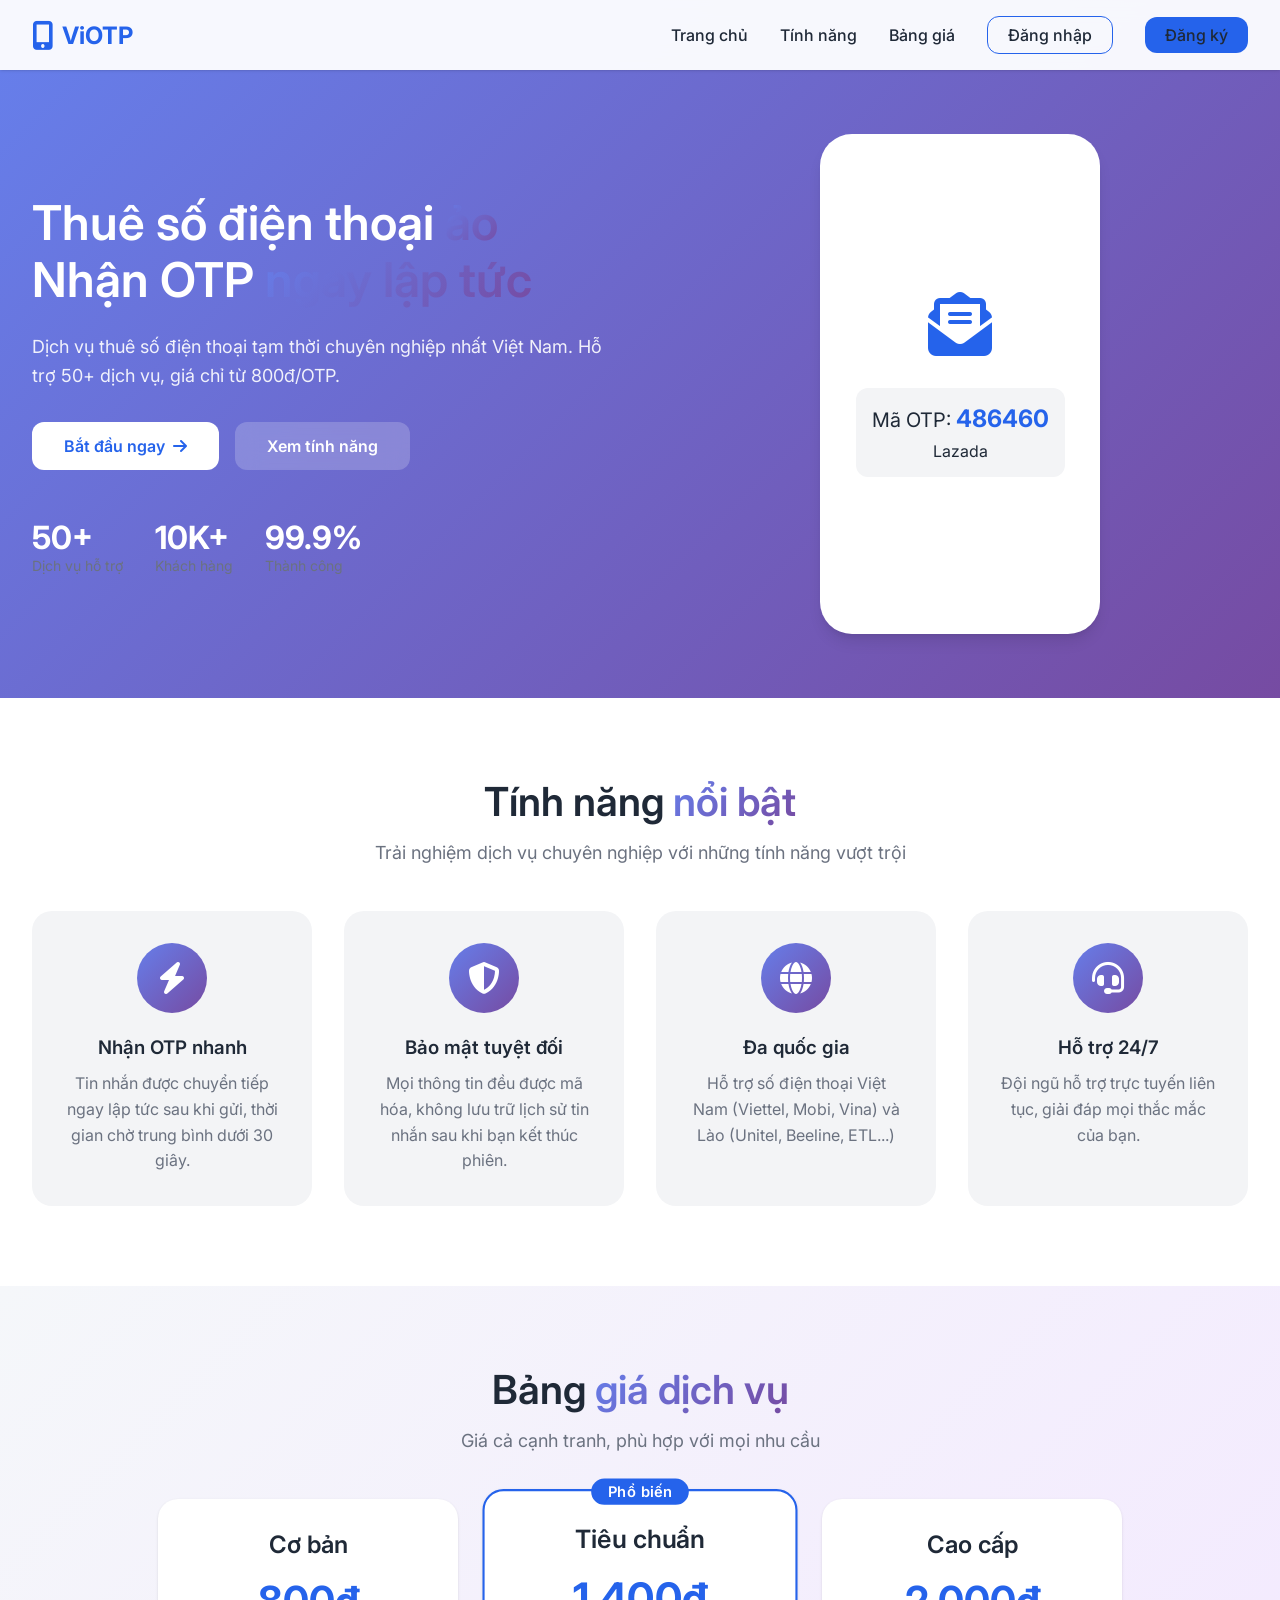
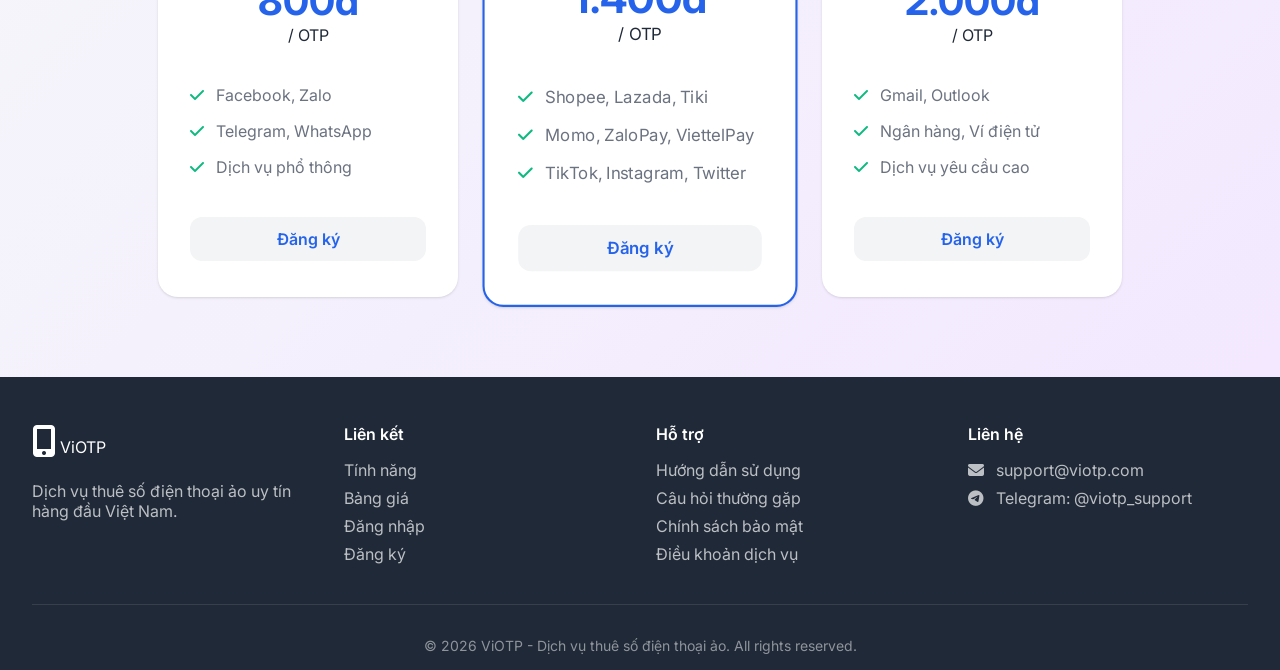
==== commit 14923190: "Add files via upload" ====
--- a/index.html
+++ b/index.html
@@ -1,201 +1,201 @@
-<!DOCTYPE html>
-<html lang="vi">
-<head>
-  <meta charset="UTF-8">
-  <meta name="viewport" content="width=device-width, initial-scale=1.0">
-  <title>ViOTP - Dịch vụ thuê số điện thoại ảo uy tín</title>
-  <link rel="preconnect" href="https://fonts.googleapis.com">
-  <link rel="preconnect" href="https://fonts.gstatic.com" crossorigin>
-  <link href="https://fonts.googleapis.com/css2?family=Inter:opsz,wght@14..32,300;14..32,400;14..32,500;14..32,600;14..32,700&display=swap" rel="stylesheet">
-  <link rel="stylesheet" href="https://cdnjs.cloudflare.com/ajax/libs/font-awesome/6.5.1/css/all.min.css">
-  <link rel="stylesheet" href="styles.css">
-</head>
-<body>
-  <nav class="navbar">
-    <div class="nav-container">
-      <div class="nav-logo">
-        <i class="fas fa-mobile-alt"></i>
-        <span>ViOTP</span>
-      </div>
-      <div class="nav-links">
-        <a href="index.html">Trang chủ</a>
-        <a href="#features">Tính năng</a>
-        <a href="#pricing">Bảng giá</a>
-        <a href="login.html" class="btn-login">Đăng nhập</a>
-        <a href="register.html" class="btn-register">Đăng ký</a>
-      </div>
-      <div class="menu-toggle" id="menuToggle">
-        <i class="fas fa-bars"></i>
-      </div>
-    </div>
-  </nav>
-
-  <main>
-    <!-- Hero Section -->
-    <section class="hero">
-      <div class="hero-container">
-        <div class="hero-content">
-          <h1>Thuê số điện thoại <span class="highlight">ảo</span><br>Nhận OTP <span class="highlight">ngay lập tức</span></h1>
-          <p>Dịch vụ thuê số điện thoại tạm thời chuyên nghiệp nhất Việt Nam. Hỗ trợ 50+ dịch vụ, giá chỉ từ 800đ/OTP.</p>
-          <div class="hero-buttons">
-            <a href="register.html" class="btn-primary">Bắt đầu ngay <i class="fas fa-arrow-right"></i></a>
-            <a href="#features" class="btn-secondary">Xem tính năng</a>
-          </div>
-          <div class="hero-stats">
-            <div class="stat">
-              <span class="stat-number">50+</span>
-              <span class="stat-label">Dịch vụ hỗ trợ</span>
-            </div>
-            <div class="stat">
-              <span class="stat-number">10K+</span>
-              <span class="stat-label">Khách hàng</span>
-            </div>
-            <div class="stat">
-              <span class="stat-number">99.9%</span>
-              <span class="stat-label">Thành công</span>
-            </div>
-          </div>
-        </div>
-        <div class="hero-image">
-          <div class="phone-mockup">
-            <i class="fas fa-envelope-open-text"></i>
-            <div class="otp-message">
-              <p>Mã OTP: <strong>486460</strong></p>
-              <span>Lazada</span>
-            </div>
-          </div>
-        </div>
-      </div>
-    </section>
-
-    <!-- Features Section -->
-    <section id="features" class="features">
-      <div class="container">
-        <div class="section-header">
-          <h2>Tính năng <span class="highlight">nổi bật</span></h2>
-          <p>Trải nghiệm dịch vụ chuyên nghiệp với những tính năng vượt trội</p>
-        </div>
-        <div class="features-grid">
-          <div class="feature-card">
-            <div class="feature-icon"><i class="fas fa-bolt"></i></div>
-            <h3>Nhận OTP nhanh</h3>
-            <p>Tin nhắn được chuyển tiếp ngay lập tức sau khi gửi, thời gian chờ trung bình dưới 30 giây.</p>
-          </div>
-          <div class="feature-card">
-            <div class="feature-icon"><i class="fas fa-shield-alt"></i></div>
-            <h3>Bảo mật tuyệt đối</h3>
-            <p>Mọi thông tin đều được mã hóa, không lưu trữ lịch sử tin nhắn sau khi bạn kết thúc phiên.</p>
-          </div>
-          <div class="feature-card">
-            <div class="feature-icon"><i class="fas fa-globe"></i></div>
-            <h3>Đa quốc gia</h3>
-            <p>Hỗ trợ số điện thoại Việt Nam (Viettel, Mobi, Vina) và Lào (Unitel, Beeline, ETL...)</p>
-          </div>
-          <div class="feature-card">
-            <div class="feature-icon"><i class="fas fa-headset"></i></div>
-            <h3>Hỗ trợ 24/7</h3>
-            <p>Đội ngũ hỗ trợ trực tuyến liên tục, giải đáp mọi thắc mắc của bạn.</p>
-          </div>
-        </div>
-      </div>
-    </section>
-
-    <!-- Pricing Section -->
-    <section id="pricing" class="pricing">
-      <div class="container">
-        <div class="section-header">
-          <h2>Bảng <span class="highlight">giá dịch vụ</span></h2>
-          <p>Giá cả cạnh tranh, phù hợp với mọi nhu cầu</p>
-        </div>
-        <div class="pricing-grid">
-          <div class="pricing-card">
-            <div class="pricing-header">
-              <h3>Cơ bản</h3>
-              <div class="price">800đ</div>
-              <p>/ OTP</p>
-            </div>
-            <ul class="pricing-features">
-              <li><i class="fas fa-check"></i> Facebook, Zalo</li>
-              <li><i class="fas fa-check"></i> Telegram, WhatsApp</li>
-              <li><i class="fas fa-check"></i> Dịch vụ phổ thông</li>
-            </ul>
-            <a href="register.html" class="btn-pricing">Đăng ký</a>
-          </div>
-          <div class="pricing-card popular">
-            <div class="popular-badge">Phổ biến</div>
-            <div class="pricing-header">
-              <h3>Tiêu chuẩn</h3>
-              <div class="price">1.400đ</div>
-              <p>/ OTP</p>
-            </div>
-            <ul class="pricing-features">
-              <li><i class="fas fa-check"></i> Shopee, Lazada, Tiki</li>
-              <li><i class="fas fa-check"></i> Momo, ZaloPay, ViettelPay</li>
-              <li><i class="fas fa-check"></i> TikTok, Instagram, Twitter</li>
-            </ul>
-            <a href="register.html" class="btn-pricing">Đăng ký</a>
-          </div>
-          <div class="pricing-card">
-            <div class="pricing-header">
-              <h3>Cao cấp</h3>
-              <div class="price">2.000đ</div>
-              <p>/ OTP</p>
-            </div>
-            <ul class="pricing-features">
-              <li><i class="fas fa-check"></i> Gmail, Outlook</li>
-              <li><i class="fas fa-check"></i> Ngân hàng, Ví điện tử</li>
-              <li><i class="fas fa-check"></i> Dịch vụ yêu cầu cao</li>
-            </ul>
-            <a href="register.html" class="btn-pricing">Đăng ký</a>
-          </div>
-        </div>
-      </div>
-    </section>
-  </main>
-
-  <footer class="footer">
-    <div class="container">
-      <div class="footer-content">
-        <div class="footer-logo">
-          <i class="fas fa-mobile-alt"></i>
-          <span>ViOTP</span>
-          <p>Dịch vụ thuê số điện thoại ảo uy tín hàng đầu Việt Nam.</p>
-        </div>
-        <div class="footer-links">
-          <h4>Liên kết</h4>
-          <a href="#features">Tính năng</a>
-          <a href="#pricing">Bảng giá</a>
-          <a href="login.html">Đăng nhập</a>
-          <a href="register.html">Đăng ký</a>
-        </div>
-        <div class="footer-links">
-          <h4>Hỗ trợ</h4>
-          <a href="#">Hướng dẫn sử dụng</a>
-          <a href="#">Câu hỏi thường gặp</a>
-          <a href="#">Chính sách bảo mật</a>
-          <a href="#">Điều khoản dịch vụ</a>
-        </div>
-        <div class="footer-contact">
-          <h4>Liên hệ</h4>
-          <p><i class="fas fa-envelope"></i> support@viotp.com</p>
-          <p><i class="fab fa-telegram"></i> Telegram: @viotp_support</p>
-        </div>
-      </div>
-      <div class="footer-bottom">
-        <p>© 2026 ViOTP - Dịch vụ thuê số điện thoại ảo. All rights reserved.</p>
-      </div>
-    </div>
-  </footer>
-
-  <script>
-    // Mobile menu toggle
-    const menuToggle = document.getElementById('menuToggle');
-    const navLinks = document.querySelector('.nav-links');
-    if (menuToggle) {
-      menuToggle.addEventListener('click', () => {
-        navLinks.classList.toggle('active');
-      });
-    }
-  </script>
-</body>
-</html>
+<!DOCTYPE html>
+<html lang="vi">
+<head>
+  <meta charset="UTF-8">
+  <meta name="viewport" content="width=device-width, initial-scale=1.0">
+  <title>ViOTP - Dịch vụ thuê số điện thoại ảo uy tín</title>
+  <link rel="preconnect" href="https://fonts.googleapis.com">
+  <link rel="preconnect" href="https://fonts.gstatic.com" crossorigin>
+  <link href="https://fonts.googleapis.com/css2?family=Inter:opsz,wght@14..32,300;14..32,400;14..32,500;14..32,600;14..32,700&display=swap" rel="stylesheet">
+  <link rel="stylesheet" href="https://cdnjs.cloudflare.com/ajax/libs/font-awesome/6.5.1/css/all.min.css">
+  <link rel="stylesheet" href="styles.css">
+</head>
+<body>
+  <nav class="navbar">
+    <div class="nav-container">
+      <div class="nav-logo">
+        <i class="fas fa-mobile-alt"></i>
+        <span>ViOTP</span>
+      </div>
+      <div class="nav-links">
+        <a href="index.html">Trang chủ</a>
+        <a href="#features">Tính năng</a>
+        <a href="#pricing">Bảng giá</a>
+        <a href="login.html" class="btn-login">Đăng nhập</a>
+        <a href="register.html" class="btn-register">Đăng ký</a>
+      </div>
+      <div class="menu-toggle" id="menuToggle">
+        <i class="fas fa-bars"></i>
+      </div>
+    </div>
+  </nav>
+
+  <main>
+    <!-- Hero Section -->
+    <section class="hero">
+      <div class="hero-container">
+        <div class="hero-content">
+          <h1>Thuê số điện thoại <span class="highlight">ảo</span><br>Nhận OTP <span class="highlight">ngay lập tức</span></h1>
+          <p>Dịch vụ thuê số điện thoại tạm thời chuyên nghiệp nhất Việt Nam. Hỗ trợ 50+ dịch vụ, giá chỉ từ 800đ/OTP.</p>
+          <div class="hero-buttons">
+            <a href="register.html" class="btn-primary">Bắt đầu ngay <i class="fas fa-arrow-right"></i></a>
+            <a href="#features" class="btn-secondary">Xem tính năng</a>
+          </div>
+          <div class="hero-stats">
+            <div class="stat">
+              <span class="stat-number">50+</span>
+              <span class="stat-label">Dịch vụ hỗ trợ</span>
+            </div>
+            <div class="stat">
+              <span class="stat-number">10K+</span>
+              <span class="stat-label">Khách hàng</span>
+            </div>
+            <div class="stat">
+              <span class="stat-number">99.9%</span>
+              <span class="stat-label">Thành công</span>
+            </div>
+          </div>
+        </div>
+        <div class="hero-image">
+          <div class="phone-mockup">
+            <i class="fas fa-envelope-open-text"></i>
+            <div class="otp-message">
+              <p>Mã OTP: <strong>486460</strong></p>
+              <span>Lazada</span>
+            </div>
+          </div>
+        </div>
+      </div>
+    </section>
+
+    <!-- Features Section -->
+    <section id="features" class="features">
+      <div class="container">
+        <div class="section-header">
+          <h2>Tính năng <span class="highlight">nổi bật</span></h2>
+          <p>Trải nghiệm dịch vụ chuyên nghiệp với những tính năng vượt trội</p>
+        </div>
+        <div class="features-grid">
+          <div class="feature-card">
+            <div class="feature-icon"><i class="fas fa-bolt"></i></div>
+            <h3>Nhận OTP nhanh</h3>
+            <p>Tin nhắn được chuyển tiếp ngay lập tức sau khi gửi, thời gian chờ trung bình dưới 30 giây.</p>
+          </div>
+          <div class="feature-card">
+            <div class="feature-icon"><i class="fas fa-shield-alt"></i></div>
+            <h3>Bảo mật tuyệt đối</h3>
+            <p>Mọi thông tin đều được mã hóa, không lưu trữ lịch sử tin nhắn sau khi bạn kết thúc phiên.</p>
+          </div>
+          <div class="feature-card">
+            <div class="feature-icon"><i class="fas fa-globe"></i></div>
+            <h3>Đa quốc gia</h3>
+            <p>Hỗ trợ số điện thoại Việt Nam (Viettel, Mobi, Vina) và Lào (Unitel, Beeline, ETL...)</p>
+          </div>
+          <div class="feature-card">
+            <div class="feature-icon"><i class="fas fa-headset"></i></div>
+            <h3>Hỗ trợ 24/7</h3>
+            <p>Đội ngũ hỗ trợ trực tuyến liên tục, giải đáp mọi thắc mắc của bạn.</p>
+          </div>
+        </div>
+      </div>
+    </section>
+
+    <!-- Pricing Section -->
+    <section id="pricing" class="pricing">
+      <div class="container">
+        <div class="section-header">
+          <h2>Bảng <span class="highlight">giá dịch vụ</span></h2>
+          <p>Giá cả cạnh tranh, phù hợp với mọi nhu cầu</p>
+        </div>
+        <div class="pricing-grid">
+          <div class="pricing-card">
+            <div class="pricing-header">
+              <h3>Cơ bản</h3>
+              <div class="price">800đ</div>
+              <p>/ OTP</p>
+            </div>
+            <ul class="pricing-features">
+              <li><i class="fas fa-check"></i> Facebook, Zalo</li>
+              <li><i class="fas fa-check"></i> Telegram, WhatsApp</li>
+              <li><i class="fas fa-check"></i> Dịch vụ phổ thông</li>
+            </ul>
+            <a href="register.html" class="btn-pricing">Đăng ký</a>
+          </div>
+          <div class="pricing-card popular">
+            <div class="popular-badge">Phổ biến</div>
+            <div class="pricing-header">
+              <h3>Tiêu chuẩn</h3>
+              <div class="price">1.400đ</div>
+              <p>/ OTP</p>
+            </div>
+            <ul class="pricing-features">
+              <li><i class="fas fa-check"></i> Shopee, Lazada, Tiki</li>
+              <li><i class="fas fa-check"></i> Momo, ZaloPay, ViettelPay</li>
+              <li><i class="fas fa-check"></i> TikTok, Instagram, Twitter</li>
+            </ul>
+            <a href="register.html" class="btn-pricing">Đăng ký</a>
+          </div>
+          <div class="pricing-card">
+            <div class="pricing-header">
+              <h3>Cao cấp</h3>
+              <div class="price">2.000đ</div>
+              <p>/ OTP</p>
+            </div>
+            <ul class="pricing-features">
+              <li><i class="fas fa-check"></i> Gmail, Outlook</li>
+              <li><i class="fas fa-check"></i> Ngân hàng, Ví điện tử</li>
+              <li><i class="fas fa-check"></i> Dịch vụ yêu cầu cao</li>
+            </ul>
+            <a href="register.html" class="btn-pricing">Đăng ký</a>
+          </div>
+        </div>
+      </div>
+    </section>
+  </main>
+
+  <footer class="footer">
+    <div class="container">
+      <div class="footer-content">
+        <div class="footer-logo">
+          <i class="fas fa-mobile-alt"></i>
+          <span>ViOTP</span>
+          <p>Dịch vụ thuê số điện thoại ảo uy tín hàng đầu Việt Nam.</p>
+        </div>
+        <div class="footer-links">
+          <h4>Liên kết</h4>
+          <a href="#features">Tính năng</a>
+          <a href="#pricing">Bảng giá</a>
+          <a href="login.html">Đăng nhập</a>
+          <a href="register.html">Đăng ký</a>
+        </div>
+        <div class="footer-links">
+          <h4>Hỗ trợ</h4>
+          <a href="#">Hướng dẫn sử dụng</a>
+          <a href="#">Câu hỏi thường gặp</a>
+          <a href="#">Chính sách bảo mật</a>
+          <a href="#">Điều khoản dịch vụ</a>
+        </div>
+        <div class="footer-contact">
+          <h4>Liên hệ</h4>
+          <p><i class="fas fa-envelope"></i> support@viotp.com</p>
+          <p><i class="fab fa-telegram"></i> Telegram: @viotp_support</p>
+        </div>
+      </div>
+      <div class="footer-bottom">
+        <p>© 2026 ViOTP - Dịch vụ thuê số điện thoại ảo. All rights reserved.</p>
+      </div>
+    </div>
+  </footer>
+
+  <script>
+    // Mobile menu toggle
+    const menuToggle = document.getElementById('menuToggle');
+    const navLinks = document.querySelector('.nav-links');
+    if (menuToggle) {
+      menuToggle.addEventListener('click', () => {
+        navLinks.classList.toggle('active');
+      });
+    }
+  </script>
+</body>
+</html>
--- a/styles.css
+++ b/styles.css
@@ -0,0 +1,1192 @@
+* {
+  margin: 0;
+  padding: 0;
+  box-sizing: border-box;
+}
+
+:root {
+  --primary: #2563eb;
+  --primary-dark: #1d4ed8;
+  --primary-light: #60a5fa;
+  --secondary: #8b5cf6;
+  --success: #10b981;
+  --danger: #ef4444;
+  --warning: #f59e0b;
+  --dark: #1f2937;
+  --gray: #6b7280;
+  --light: #f3f4f6;
+  --white: #ffffff;
+  --shadow-sm: 0 1px 2px 0 rgb(0 0 0 / 0.05);
+  --shadow: 0 1px 3px 0 rgb(0 0 0 / 0.1), 0 1px 2px -1px rgb(0 0 0 / 0.1);
+  --shadow-lg: 0 10px 15px -3px rgb(0 0 0 / 0.1), 0 4px 6px -4px rgb(0 0 0 / 0.1);
+  --radius: 12px;
+  --radius-lg: 20px;
+}
+
+body {
+  font-family: 'Inter', system-ui, -apple-system, sans-serif;
+  color: var(--dark);
+  background: linear-gradient(135deg, #667eea 0%, #764ba2 100%);
+  min-height: 100vh;
+}
+
+/* Typography */
+h1, h2, h3, h4, h5, h6 {
+  font-weight: 600;
+  line-height: 1.2;
+}
+
+.highlight {
+  color: var(--primary);
+  background: linear-gradient(135deg, #667eea 0%, #764ba2 100%);
+  -webkit-background-clip: text;
+  background-clip: text;
+  color: transparent;
+}
+
+/* Navbar */
+.navbar {
+  background: rgba(255, 255, 255, 0.95);
+  backdrop-filter: blur(10px);
+  box-shadow: var(--shadow);
+  position: sticky;
+  top: 0;
+  z-index: 1000;
+}
+
+.nav-container {
+  max-width: 1280px;
+  margin: 0 auto;
+  padding: 1rem 2rem;
+  display: flex;
+  justify-content: space-between;
+  align-items: center;
+}
+
+.nav-logo {
+  display: flex;
+  align-items: center;
+  gap: 0.5rem;
+  font-size: 1.5rem;
+  font-weight: 700;
+  color: var(--primary);
+}
+
+.nav-logo i {
+  font-size: 1.8rem;
+}
+
+.nav-links {
+  display: flex;
+  gap: 2rem;
+  align-items: center;
+}
+
+.nav-links a {
+  text-decoration: none;
+  color: var(--dark);
+  font-weight: 500;
+  transition: color 0.2s;
+}
+
+.nav-links a:hover {
+  color: var(--primary);
+}
+
+.btn-login, .btn-register {
+  padding: 0.5rem 1.25rem;
+  border-radius: var(--radius);
+  transition: all 0.2s;
+}
+
+.btn-login {
+  color: var(--primary);
+  border: 1px solid var(--primary);
+}
+
+.btn-login:hover {
+  background: var(--primary);
+  color: white;
+}
+
+.btn-register {
+  background: var(--primary);
+  color: white;
+}
+
+.btn-register:hover {
+  background: var(--primary-dark);
+  transform: translateY(-2px);
+}
+
+.menu-toggle {
+  display: none;
+  font-size: 1.5rem;
+  cursor: pointer;
+}
+
+/* Hero Section */
+.hero {
+  background: linear-gradient(135deg, #667eea 0%, #764ba2 100%);
+  padding: 4rem 2rem;
+}
+
+.hero-container {
+  max-width: 1280px;
+  margin: 0 auto;
+  display: grid;
+  grid-template-columns: 1fr 1fr;
+  gap: 4rem;
+  align-items: center;
+}
+
+.hero-content h1 {
+  font-size: 3rem;
+  color: white;
+  margin-bottom: 1.5rem;
+}
+
+.hero-content p {
+  font-size: 1.125rem;
+  color: rgba(255, 255, 255, 0.9);
+  margin-bottom: 2rem;
+  line-height: 1.6;
+}
+
+.hero-buttons {
+  display: flex;
+  gap: 1rem;
+  margin-bottom: 3rem;
+}
+
+.btn-primary, .btn-secondary {
+  display: inline-flex;
+  align-items: center;
+  gap: 0.5rem;
+  padding: 0.875rem 2rem;
+  border-radius: var(--radius);
+  text-decoration: none;
+  font-weight: 600;
+  transition: all 0.2s;
+}
+
+.btn-primary {
+  background: white;
+  color: var(--primary);
+}
+
+.btn-primary:hover {
+  transform: translateY(-2px);
+  box-shadow: var(--shadow-lg);
+}
+
+.btn-secondary {
+  background: rgba(255, 255, 255, 0.2);
+  color: white;
+  backdrop-filter: blur(10px);
+}
+
+.btn-secondary:hover {
+  background: rgba(255, 255, 255, 0.3);
+}
+
+.hero-stats {
+  display: flex;
+  gap: 2rem;
+}
+
+.stat {
+  display: flex;
+  flex-direction: column;
+}
+
+.stat-number {
+  font-size: 2rem;
+  font-weight: 700;
+  color: white;
+}
+
+.stat-label {
+  color: rgba(255, 255, 255, 0.8);
+  font-size: 0.875rem;
+}
+
+.hero-image {
+  display: flex;
+  justify-content: center;
+}
+
+.phone-mockup {
+  background: white;
+  width: 280px;
+  height: 500px;
+  border-radius: 2rem;
+  box-shadow: var(--shadow-lg);
+  display: flex;
+  flex-direction: column;
+  align-items: center;
+  justify-content: center;
+  position: relative;
+}
+
+.phone-mockup i {
+  font-size: 4rem;
+  color: var(--primary);
+  margin-bottom: 1rem;
+}
+
+.otp-message {
+  background: var(--light);
+  padding: 1rem;
+  border-radius: var(--radius);
+  margin-top: 1rem;
+  text-align: center;
+}
+
+.otp-message p {
+  font-size: 1.25rem;
+  margin-bottom: 0.5rem;
+}
+
+.otp-message strong {
+  color: var(--primary);
+  font-size: 1.5rem;
+}
+
+/* Container */
+.container {
+  max-width: 1280px;
+  margin: 0 auto;
+  padding: 0 2rem;
+}
+
+/* Section Header */
+.section-header {
+  text-align: center;
+  margin-bottom: 3rem;
+}
+
+.section-header h2 {
+  font-size: 2.5rem;
+  margin-bottom: 1rem;
+}
+
+.section-header p {
+  color: var(--gray);
+  font-size: 1.125rem;
+}
+
+/* Features */
+.features {
+  padding: 5rem 0;
+  background: white;
+}
+
+.features-grid {
+  display: grid;
+  grid-template-columns: repeat(auto-fit, minmax(280px, 1fr));
+  gap: 2rem;
+}
+
+.feature-card {
+  text-align: center;
+  padding: 2rem;
+  border-radius: var(--radius-lg);
+  transition: all 0.3s;
+  background: var(--light);
+}
+
+.feature-card:hover {
+  transform: translateY(-5px);
+  box-shadow: var(--shadow-lg);
+}
+
+.feature-icon {
+  width: 70px;
+  height: 70px;
+  background: linear-gradient(135deg, #667eea 0%, #764ba2 100%);
+  border-radius: 50%;
+  display: flex;
+  align-items: center;
+  justify-content: center;
+  margin: 0 auto 1.5rem;
+}
+
+.feature-icon i {
+  font-size: 2rem;
+  color: white;
+}
+
+.feature-card h3 {
+  margin-bottom: 0.75rem;
+}
+
+.feature-card p {
+  color: var(--gray);
+  line-height: 1.6;
+}
+
+/* Pricing */
+.pricing {
+  padding: 5rem 0;
+  background: linear-gradient(135deg, #f5f7fa 0%, #f3e8ff 100%);
+}
+
+.pricing-grid {
+  display: flex;
+  justify-content: center;
+  gap: 2rem;
+  flex-wrap: wrap;
+}
+
+.pricing-card {
+  background: white;
+  border-radius: var(--radius-lg);
+  padding: 2rem;
+  width: 300px;
+  text-align: center;
+  position: relative;
+  transition: all 0.3s;
+  box-shadow: var(--shadow);
+}
+
+.pricing-card:hover {
+  transform: translateY(-10px);
+  box-shadow: var(--shadow-lg);
+}
+
+.pricing-card.popular {
+  border: 2px solid var(--primary);
+  transform: scale(1.05);
+}
+
+.popular-badge {
+  position: absolute;
+  top: -12px;
+  left: 50%;
+  transform: translateX(-50%);
+  background: var(--primary);
+  color: white;
+  padding: 0.25rem 1rem;
+  border-radius: 20px;
+  font-size: 0.875rem;
+  font-weight: 600;
+}
+
+.pricing-header h3 {
+  font-size: 1.5rem;
+  margin-bottom: 1rem;
+}
+
+.price {
+  font-size: 2.5rem;
+  font-weight: 700;
+  color: var(--primary);
+}
+
+.pricing-features {
+  list-style: none;
+  margin: 2rem 0;
+  text-align: left;
+}
+
+.pricing-features li {
+  padding: 0.5rem 0;
+  color: var(--gray);
+}
+
+.pricing-features li i {
+  color: var(--success);
+  margin-right: 0.5rem;
+}
+
+.btn-pricing {
+  display: block;
+  background: var(--light);
+  color: var(--primary);
+  padding: 0.75rem;
+  border-radius: var(--radius);
+  text-decoration: none;
+  font-weight: 600;
+  transition: all 0.2s;
+}
+
+.btn-pricing:hover {
+  background: var(--primary);
+  color: white;
+}
+
+/* Footer */
+.footer {
+  background: var(--dark);
+  color: white;
+  padding: 3rem 0 1rem;
+}
+
+.footer-content {
+  display: grid;
+  grid-template-columns: repeat(auto-fit, minmax(250px, 1fr));
+  gap: 2rem;
+  margin-bottom: 2rem;
+}
+
+.footer-logo i {
+  font-size: 2rem;
+  margin-bottom: 1rem;
+}
+
+.footer-logo p {
+  margin-top: 0.5rem;
+  color: rgba(255, 255, 255, 0.7);
+}
+
+.footer-links h4, .footer-contact h4 {
+  margin-bottom: 1rem;
+}
+
+.footer-links a {
+  display: block;
+  color: rgba(255, 255, 255, 0.7);
+  text-decoration: none;
+  margin-bottom: 0.5rem;
+  transition: color 0.2s;
+}
+
+.footer-links a:hover {
+  color: white;
+}
+
+.footer-contact p {
+  margin-bottom: 0.5rem;
+  color: rgba(255, 255, 255, 0.7);
+}
+
+.footer-contact i {
+  margin-right: 0.5rem;
+}
+
+.footer-bottom {
+  text-align: center;
+  padding-top: 2rem;
+  border-top: 1px solid rgba(255, 255, 255, 0.1);
+  color: rgba(255, 255, 255, 0.5);
+  font-size: 0.875rem;
+}
+
+/* Auth Pages */
+.auth-page {
+  display: flex;
+  align-items: center;
+  justify-content: center;
+  min-height: 100vh;
+  background: linear-gradient(135deg, #667eea 0%, #764ba2 100%);
+  padding: 2rem;
+}
+
+.auth-container {
+  width: 100%;
+  max-width: 500px;
+}
+
+.auth-card {
+  background: white;
+  border-radius: var(--radius-lg);
+  padding: 2.5rem;
+  box-shadow: var(--shadow-lg);
+}
+
+.auth-header {
+  text-align: center;
+  margin-bottom: 2rem;
+}
+
+.auth-logo {
+  display: inline-flex;
+  align-items: center;
+  gap: 0.5rem;
+  font-size: 1.5rem;
+  font-weight: 700;
+  color: var(--primary);
+  text-decoration: none;
+  margin-bottom: 1rem;
+}
+
+.auth-header h2 {
+  margin-bottom: 0.5rem;
+}
+
+.auth-header p {
+  color: var(--gray);
+}
+
+/* Form Styles */
+.form-group {
+  margin-bottom: 1.25rem;
+}
+
+.form-group label {
+  display: block;
+  margin-bottom: 0.5rem;
+  font-weight: 500;
+}
+
+.form-group label i {
+  margin-right: 0.5rem;
+  color: var(--gray);
+}
+
+.form-group input, .form-group select {
+  width: 100%;
+  padding: 0.75rem 1rem;
+  border: 1px solid #e5e7eb;
+  border-radius: var(--radius);
+  font-family: inherit;
+  font-size: 1rem;
+  transition: all 0.2s;
+}
+
+.form-group input:focus, .form-group select:focus {
+  outline: none;
+  border-color: var(--primary);
+  box-shadow: 0 0 0 3px rgba(37, 99, 235, 0.1);
+}
+
+.form-options {
+  display: flex;
+  justify-content: space-between;
+  align-items: center;
+  margin-bottom: 1.5rem;
+}
+
+.checkbox {
+  display: flex;
+  align-items: center;
+  gap: 0.5rem;
+  cursor: pointer;
+}
+
+.btn-auth {
+  width: 100%;
+  background: linear-gradient(135deg, #667eea 0%, #764ba2 100%);
+  color: white;
+  border: none;
+  padding: 0.875rem;
+  border-radius: var(--radius);
+  font-size: 1rem;
+  font-weight: 600;
+  cursor: pointer;
+  transition: all 0.2s;
+}
+
+.btn-auth:hover {
+  transform: translateY(-2px);
+  box-shadow: var(--shadow-lg);
+}
+
+.auth-footer {
+  text-align: center;
+  margin-top: 1.5rem;
+  padding-top: 1.5rem;
+  border-top: 1px solid #e5e7eb;
+}
+
+.auth-footer a {
+  color: var(--primary);
+  text-decoration: none;
+}
+
+.form-terms {
+  margin-bottom: 1.5rem;
+  font-size: 0.875rem;
+  color: var(--gray);
+}
+
+.form-terms a {
+  color: var(--primary);
+  text-decoration: none;
+}
+
+/* Dashboard */
+.dashboard-body {
+  display: flex;
+  min-height: 100vh;
+  background: var(--light);
+}
+
+.dashboard-sidebar {
+  width: 280px;
+  background: linear-gradient(180deg, #1f2937 0%, #111827 100%);
+  color: white;
+  display: flex;
+  flex-direction: column;
+  position: sticky;
+  top: 0;
+  height: 100vh;
+}
+
+.sidebar-logo {
+  display: flex;
+  align-items: center;
+  gap: 0.5rem;
+  padding: 1.5rem;
+  font-size: 1.25rem;
+  font-weight: 700;
+  border-bottom: 1px solid rgba(255, 255, 255, 0.1);
+}
+
+.sidebar-nav {
+  flex: 1;
+  padding: 1.5rem 0;
+}
+
+.nav-item {
+  display: flex;
+  align-items: center;
+  gap: 0.75rem;
+  padding: 0.75rem 1.5rem;
+  color: rgba(255, 255, 255, 0.7);
+  text-decoration: none;
+  transition: all 0.2s;
+}
+
+.nav-item i {
+  width: 20px;
+}
+
+.nav-item:hover, .nav-item.active {
+  background: rgba(255, 255, 255, 0.1);
+  color: white;
+}
+
+.logout-btn {
+  margin: 1rem;
+  padding: 0.75rem;
+  background: rgba(239, 68, 68, 0.2);
+  border: 1px solid var(--danger);
+  color: var(--danger);
+  border-radius: var(--radius);
+  display: flex;
+  align-items: center;
+  justify-content: center;
+  gap: 0.5rem;
+  cursor: pointer;
+  transition: all 0.2s;
+}
+
+.logout-btn:hover {
+  background: var(--danger);
+  color: white;
+}
+
+.dashboard-main {
+  flex: 1;
+  padding: 2rem;
+  overflow-y: auto;
+}
+
+.dashboard-header {
+  display: flex;
+  justify-content: space-between;
+  align-items: center;
+  margin-bottom: 2rem;
+  padding: 1.5rem;
+  background: white;
+  border-radius: var(--radius-lg);
+  box-shadow: var(--shadow);
+}
+
+.header-welcome h2 {
+  margin-bottom: 0.25rem;
+}
+
+.header-welcome span {
+  color: var(--primary);
+}
+
+.header-balance {
+  text-align: right;
+}
+
+.balance-label {
+  display: block;
+  font-size: 0.875rem;
+  color: var(--gray);
+}
+
+.balance-value {
+  font-size: 1.75rem;
+  font-weight: 700;
+  color: var(--primary);
+}
+
+/* Tab Content */
+.tab-content {
+  display: none;
+}
+
+.tab-content.active {
+  display: block;
+  animation: fadeIn 0.3s ease;
+}
+
+@keyframes fadeIn {
+  from { opacity: 0; transform: translateY(10px); }
+  to { opacity: 1; transform: translateY(0); }
+}
+
+/* Cards */
+.card {
+  background: white;
+  border-radius: var(--radius-lg);
+  padding: 1.5rem;
+  margin-bottom: 1.5rem;
+  box-shadow: var(--shadow);
+}
+
+.card-header {
+  margin-bottom: 1.5rem;
+  padding-bottom: 1rem;
+  border-bottom: 1px solid #e5e7eb;
+}
+
+.card-header h3 {
+  margin-bottom: 0.5rem;
+}
+
+.card-header p {
+  color: var(--gray);
+  font-size: 0.875rem;
+}
+
+/* Stats Grid */
+.stats-grid {
+  display: grid;
+  grid-template-columns: repeat(auto-fit, minmax(250px, 1fr));
+  gap: 1.5rem;
+  margin-bottom: 2rem;
+}
+
+.stat-card {
+  background: white;
+  border-radius: var(--radius-lg);
+  padding: 1.5rem;
+  display: flex;
+  align-items: center;
+  gap: 1rem;
+  box-shadow: var(--shadow);
+}
+
+.stat-icon {
+  width: 50px;
+  height: 50px;
+  background: linear-gradient(135deg, #667eea 0%, #764ba2 100%);
+  border-radius: var(--radius);
+  display: flex;
+  align-items: center;
+  justify-content: center;
+}
+
+.stat-icon i {
+  font-size: 1.5rem;
+  color: white;
+}
+
+.stat-info {
+  flex: 1;
+}
+
+.stat-value {
+  display: block;
+  font-size: 1.5rem;
+  font-weight: 700;
+  color: var(--dark);
+}
+
+.stat-label {
+  font-size: 0.875rem;
+  color: var(--gray);
+}
+
+/* Quick Actions */
+.quick-actions {
+  background: white;
+  border-radius: var(--radius-lg);
+  padding: 1.5rem;
+}
+
+.quick-actions h3 {
+  margin-bottom: 1rem;
+}
+
+.action-buttons {
+  display: flex;
+  gap: 1rem;
+}
+
+.quick-btn {
+  display: flex;
+  align-items: center;
+  gap: 0.5rem;
+  padding: 0.75rem 1.5rem;
+  background: var(--light);
+  border: none;
+  border-radius: var(--radius);
+  cursor: pointer;
+  transition: all 0.2s;
+}
+
+.quick-btn:hover {
+  background: var(--primary);
+  color: white;
+}
+
+/* Form Row */
+.form-row {
+  display: grid;
+  grid-template-columns: 1fr 1fr;
+  gap: 1rem;
+  margin-bottom: 1rem;
+}
+
+/* Tables */
+.table-responsive {
+  overflow-x: auto;
+}
+
+.data-table {
+  width: 100%;
+  border-collapse: collapse;
+}
+
+.data-table th, .data-table td {
+  padding: 0.875rem;
+  text-align: left;
+  border-bottom: 1px solid #e5e7eb;
+}
+
+.data-table th {
+  font-weight: 600;
+  color: var(--gray);
+  background: #f9fafb;
+}
+
+.data-table tbody tr:hover {
+  background: #f9fafb;
+}
+
+.text-center {
+  text-align: center;
+}
+
+/* Result Box */
+.result-box {
+  margin-top: 1.5rem;
+  padding: 1rem;
+  background: #f0fdf4;
+  border-radius: var(--radius);
+}
+
+.result-box h4 {
+  margin-bottom: 0.5rem;
+  color: var(--success);
+}
+
+.result-content {
+  font-family: monospace;
+  font-size: 0.875rem;
+  word-break: break-all;
+}
+
+/* Alert */
+.alert {
+  margin-top: 1rem;
+  padding: 0.75rem 1rem;
+  border-radius: var(--radius);
+  font-size: 0.875rem;
+}
+
+.alert.success {
+  background: #d1fae5;
+  color: #064e3b;
+}
+
+.alert.error {
+  background: #fee2e2;
+  color: #991b1b;
+}
+
+/* Recharge Presets */
+.recharge-presets {
+  display: flex;
+  gap: 0.5rem;
+  flex-wrap: wrap;
+  margin-bottom: 1.5rem;
+}
+
+.preset-btn {
+  padding: 0.5rem 1rem;
+  background: var(--light);
+  border: 1px solid #e5e7eb;
+  border-radius: var(--radius);
+  cursor: pointer;
+  transition: all 0.2s;
+}
+
+.preset-btn:hover {
+  background: var(--primary);
+  color: white;
+  border-color: var(--primary);
+}
+
+/* Bank Info */
+.bank-info {
+  margin-top: 1.5rem;
+  padding-top: 1.5rem;
+  border-top: 1px solid #e5e7eb;
+}
+
+.bank-info h4 {
+  margin-bottom: 1rem;
+}
+
+.info-row {
+  display: flex;
+  justify-content: space-between;
+  padding: 0.5rem 0;
+  border-bottom: 1px solid #f3f4f6;
+}
+
+.info-row span {
+  color: var(--gray);
+}
+
+.note {
+  margin-top: 1rem;
+  font-size: 0.875rem;
+  color: var(--warning);
+}
+
+/* Profile Info */
+.profile-info {
+  display: flex;
+  flex-direction: column;
+  gap: 0.5rem;
+}
+
+.copy-btn {
+  background: var(--light);
+  border: none;
+  padding: 0.25rem 0.5rem;
+  border-radius: var(--radius);
+  cursor: pointer;
+  margin-left: 0.5rem;
+}
+
+.copy-btn:hover {
+  background: var(--primary);
+  color: white;
+}
+
+/* Responsive */
+@media (max-width: 768px) {
+  .nav-links {
+    display: none;
+    flex-direction: column;
+    position: absolute;
+    top: 100%;
+    left: 0;
+    right: 0;
+    background: white;
+    padding: 1rem;
+    box-shadow: var(--shadow);
+  }
+  
+  .nav-links.active {
+    display: flex;
+  }
+  
+  .menu-toggle {
+    display: block;
+  }
+  
+  .hero-container {
+    grid-template-columns: 1fr;
+    text-align: center;
+  }
+  
+  .hero-buttons {
+    justify-content: center;
+  }
+  
+  .hero-stats {
+    justify-content: center;
+  }
+  
+  .dashboard-body {
+    flex-direction: column;
+  }
+  
+  .dashboard-sidebar {
+    width: 100%;
+    height: auto;
+    position: relative;
+  }
+  
+  .sidebar-nav {
+    display: flex;
+    flex-wrap: wrap;
+  }
+  
+  .form-row {
+    grid-template-columns: 1fr;
+  }
+  
+  .dashboard-header {
+    flex-direction: column;
+    gap: 1rem;
+    text-align: center;
+  }
+  
+  .header-balance {
+    text-align: center;
+  }
+  
+  .stats-grid {
+    grid-template-columns: 1fr;
+  }
+}
+/* Bổ sung cho bảng lịch sử thuê số */
+#rentHistoryTable {
+  width: 100%;
+  font-size: 14px;
+}
+
+#rentHistoryTable th {
+  background: #f8f9fa;
+  padding: 12px 8px;
+  font-weight: 600;
+  color: #374151;
+}
+
+#rentHistoryTable td {
+  padding: 10px 8px;
+  vertical-align: middle;
+  border-bottom: 1px solid #e5e7eb;
+}
+
+#rentHistoryTable tbody tr:hover {
+  background: #f9fafb;
+}
+
+.auto-check-status {
+  background: #f0fdf4;
+  border-radius: 8px;
+  padding: 10px;
+  text-align: center;
+  font-size: 13px;
+  color: #166534;
+  margin-top: 16px;
+}
+
+.auto-check-status i {
+  margin-right: 6px;
+}
+
+/* Animation cho trạng thái đang xử lý */
+@keyframes pulse {
+  0% { opacity: 0.6; }
+  50% { opacity: 1; }
+  100% { opacity: 0.6; }
+}
+
+.status-pending {
+  animation: pulse 1.5s infinite;
+}
+.status-pending {
+  animation: pulse 1.5s infinite;
+  display: inline-block;
+  background: #fef3c7;
+  padding: 4px 8px;
+  border-radius: 6px;
+  font-size: 12px;
+  color: #d97706;
+}
+
+@keyframes pulse {
+  0% { opacity: 0.6; }
+  50% { opacity: 1; }
+  100% { opacity: 0.6; }
+}
+
+.auto-check-status {
+  background: #f0fdf4;
+  border-radius: 8px;
+  padding: 10px;
+  text-align: center;
+  font-size: 13px;
+  color: #166534;
+  margin-top: 16px;
+}
+/* Thêm vào cuối file styles.css */
+.expiry-note {
+  margin-top: 10px;
+  padding: 8px;
+  background: #fef3c7;
+  border-radius: 6px;
+  font-size: 12px;
+  color: #d97706;
+}
+
+.status-pending {
+  animation: pulse 1.5s infinite;
+  display: inline-block;
+  background: #fef3c7;
+  padding: 4px 8px;
+  border-radius: 6px;
+  font-size: 12px;
+  color: #d97706;
+}
+
+@keyframes pulse {
+  0% { opacity: 0.6; }
+  50% { opacity: 1; }
+  100% { opacity: 0.6; }
+}
+
+.auto-check-status {
+  background: #f0fdf4;
+  border-radius: 8px;
+  padding: 10px;
+  text-align: center;
+  font-size: 13px;
+  color: #166534;
+  margin-top: 16px;
+}
+
+.profile-info .info-row {
+  display: flex;
+  align-items: center;
+  gap: 12px;
+  padding: 12px 0;
+  border-bottom: 1px solid #e5e7eb;
+}
+
+.profile-info .info-row span:first-child {
+  width: 140px;
+  color: #6b7280;
+}
+
+.copy-btn {
+  background: #f3f4f6;
+  border: none;
+  padding: 4px 12px;
+  border-radius: 6px;
+  cursor: pointer;
+  font-size: 12px;
+  margin-left: 12px;
+}
+
+.copy-btn:hover {
+  background: #2563eb;
+  color: white;
+}
